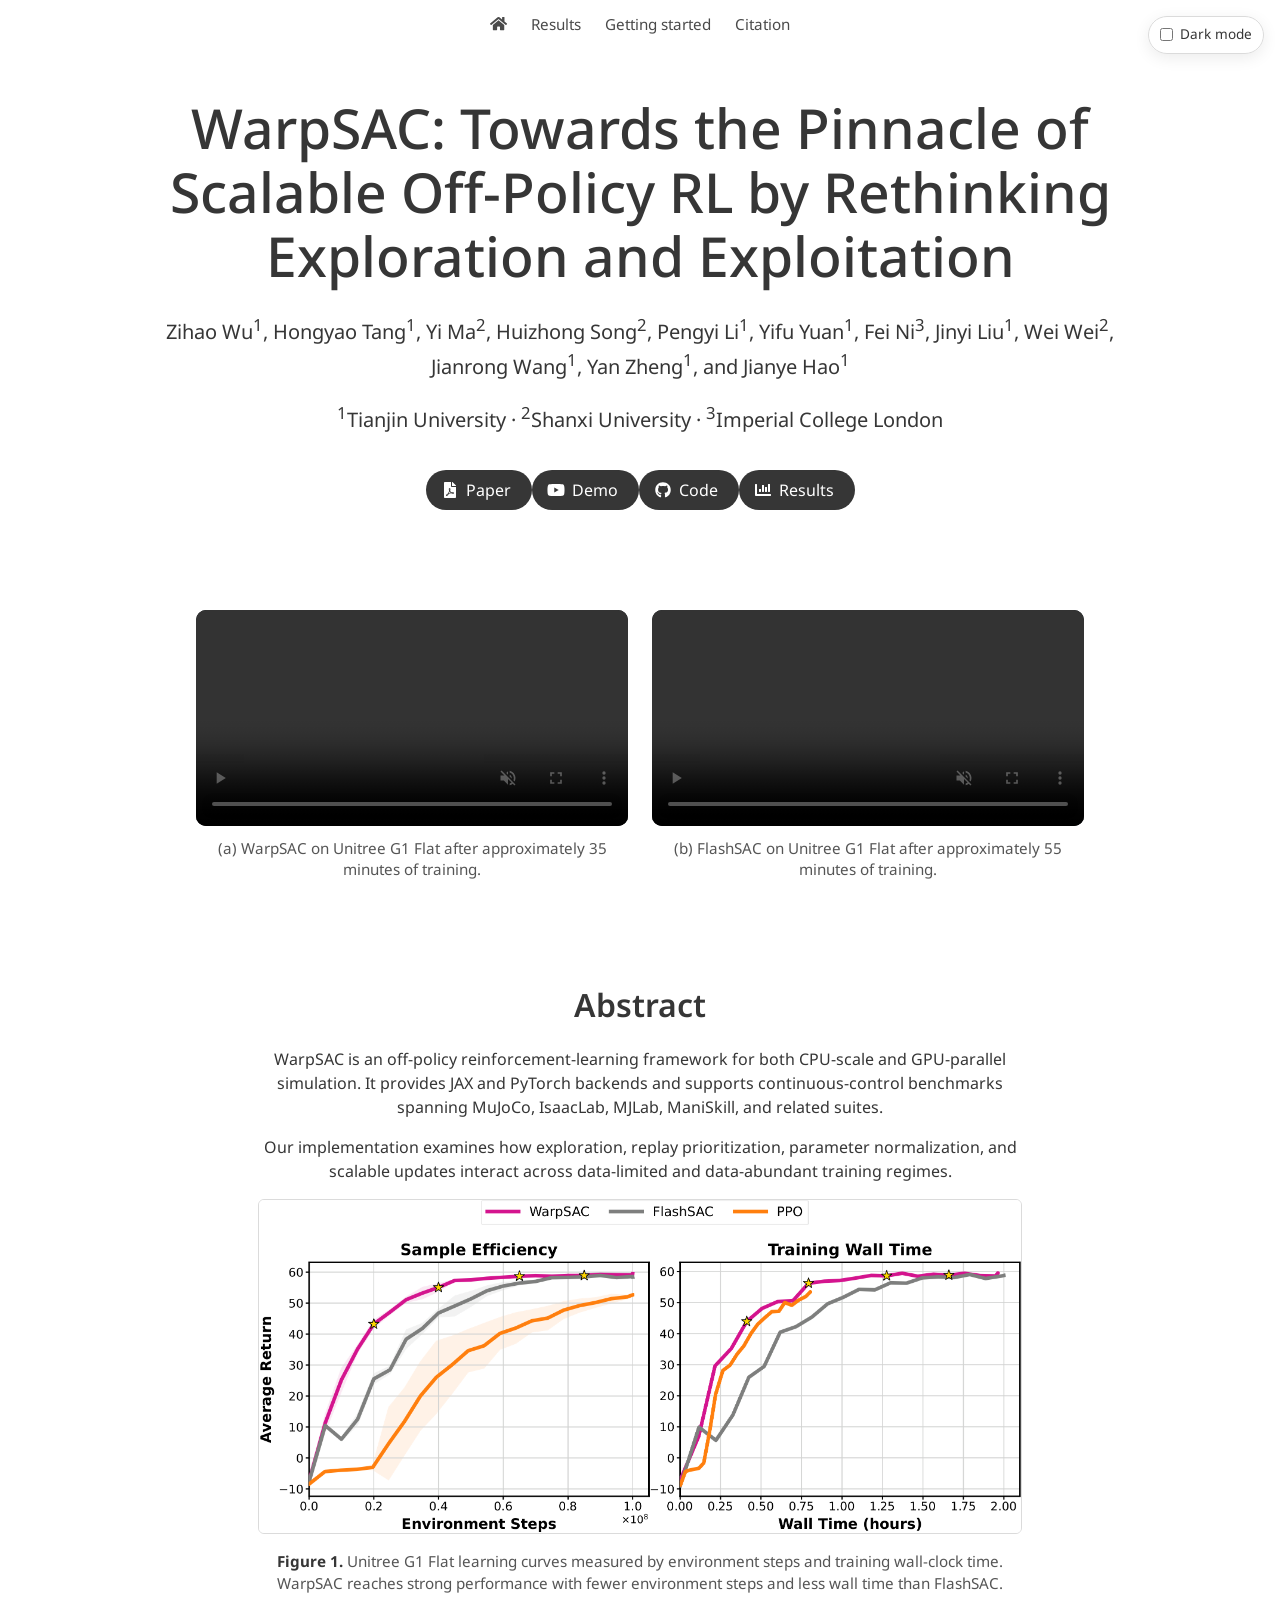
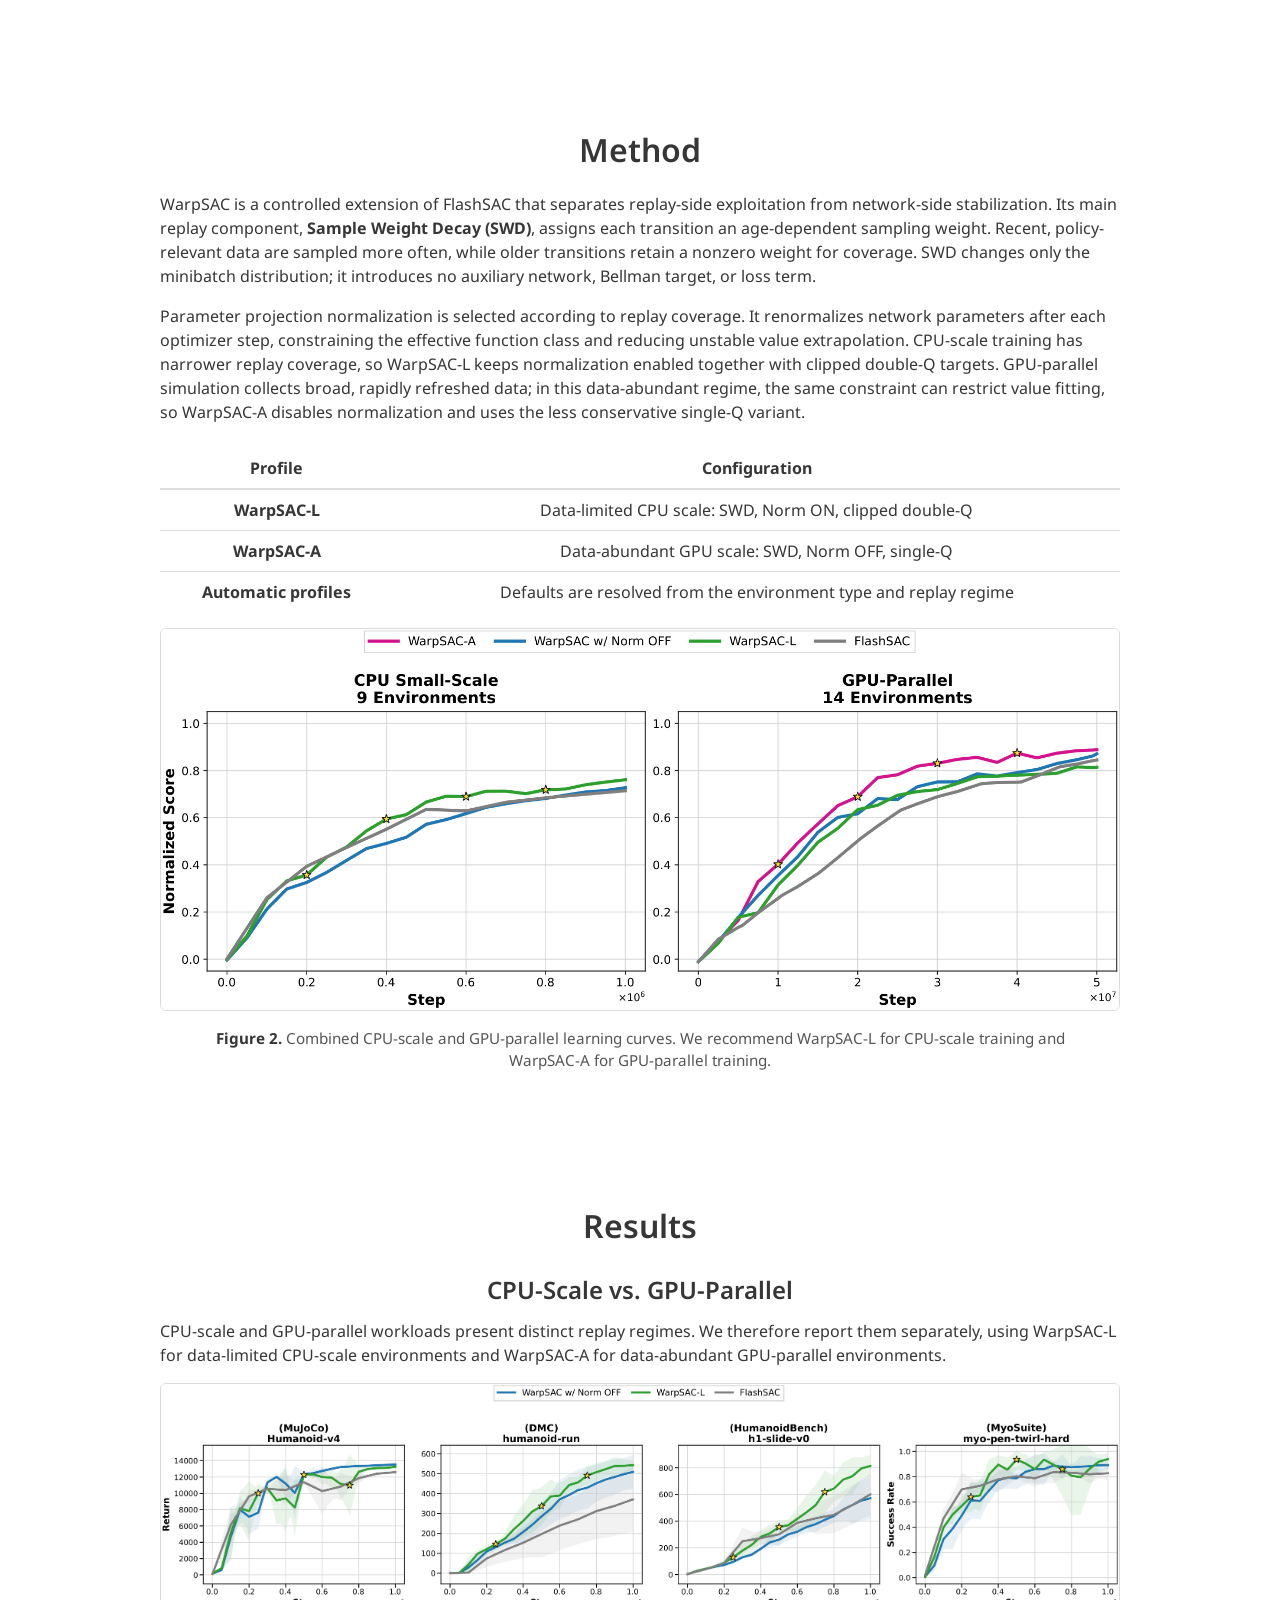
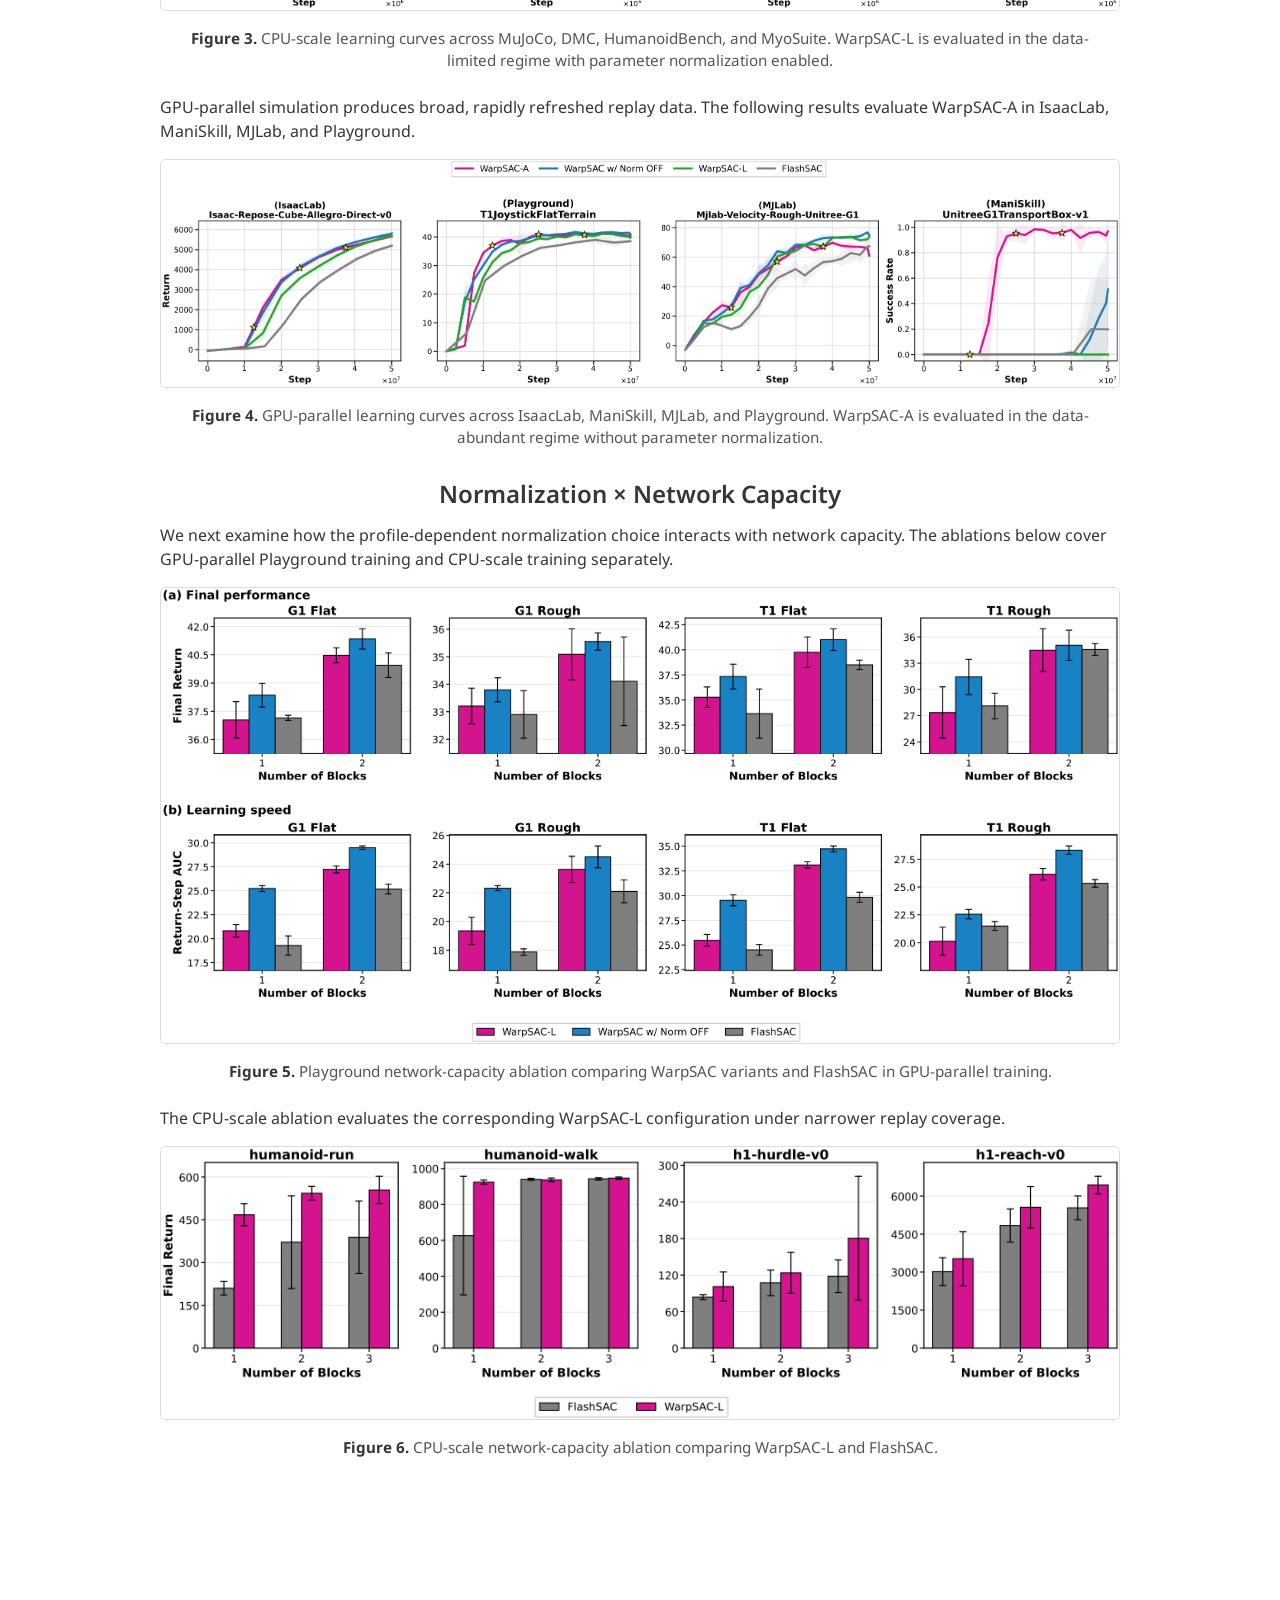
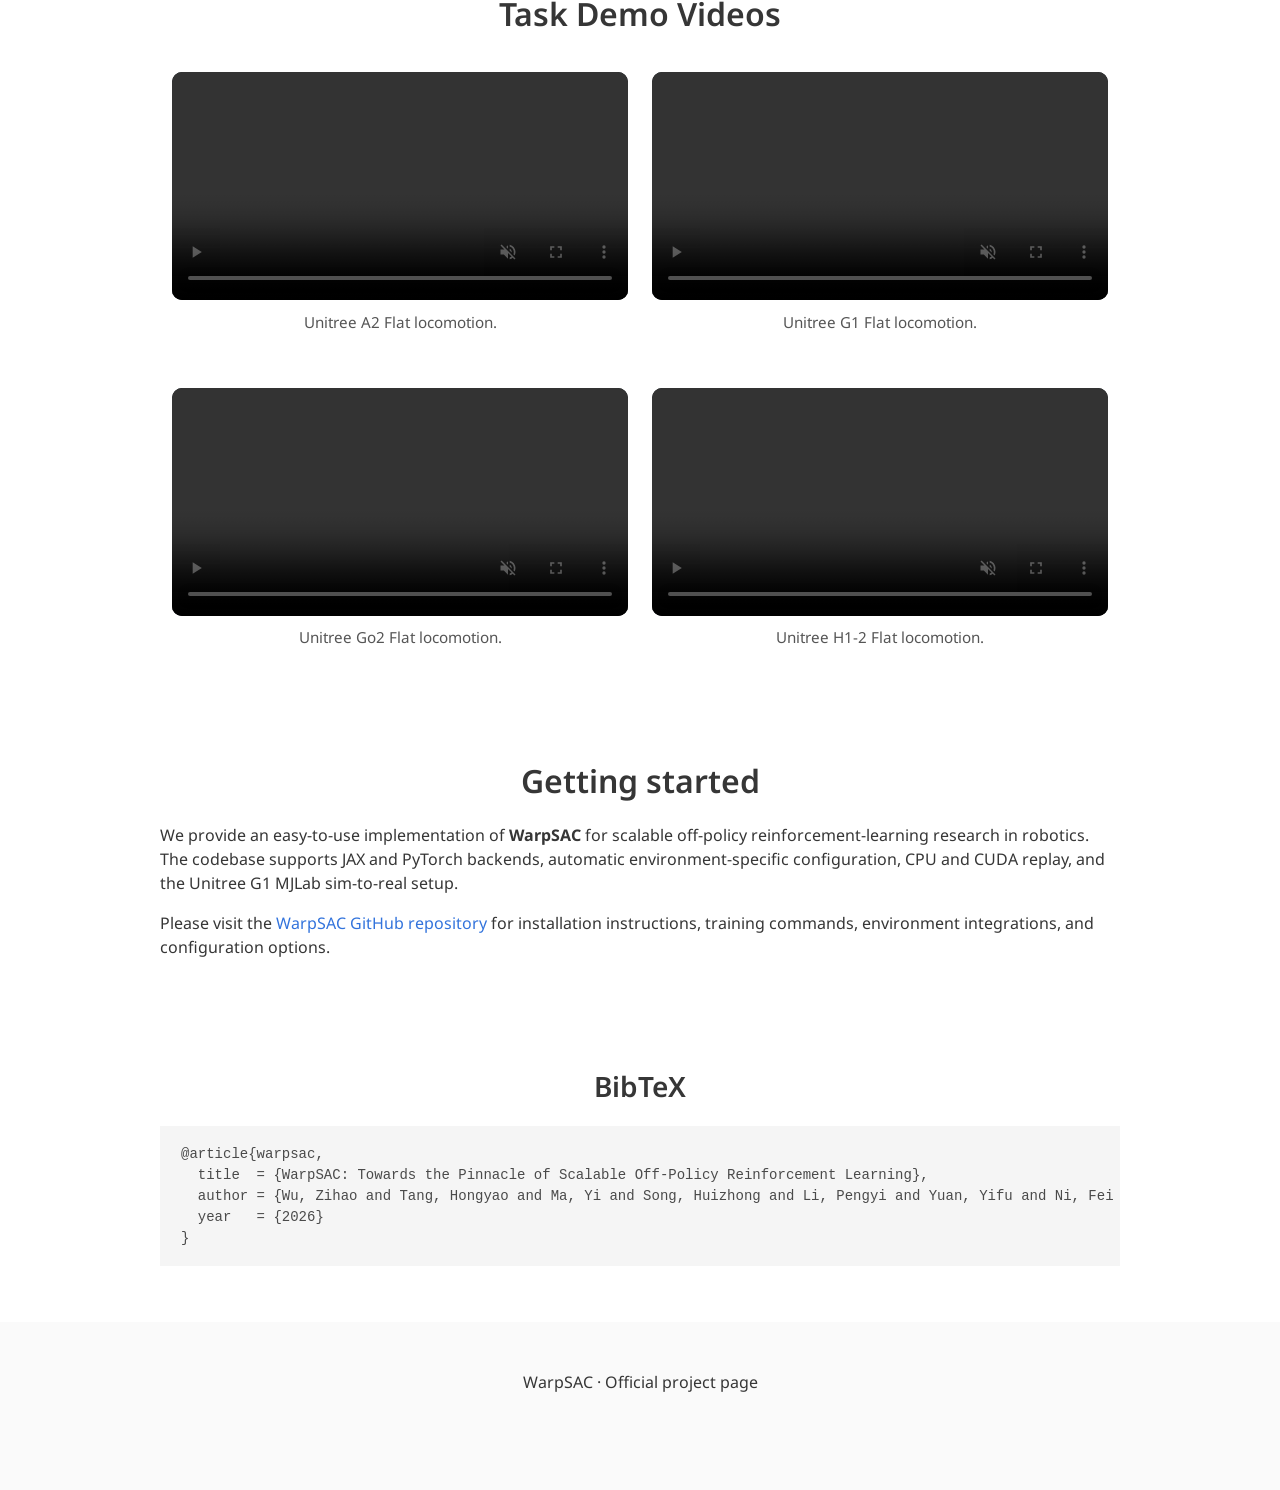
==== index.html @ fe30f8cf "add page" ====
<!doctype html>
<html lang="en">
<head>
  <meta charset="utf-8">
  <meta name="viewport" content="width=device-width, initial-scale=1">
  <meta name="description" content="WarpSAC: Towards the Pinnacle of Scalable Off-Policy RL by Rethinking Exploration and Exploitation">
  <title>WarpSAC | Research Project</title>

  <link href="https://fonts.googleapis.com/css?family=Google+Sans|Noto+Sans|Castoro" rel="stylesheet">
  <link rel="stylesheet" href="./static/css/bulma.min.css">
  <link rel="stylesheet" href="./static/css/bulma-carousel.min.css">
  <link rel="stylesheet" href="./static/css/fontawesome.all.min.css">
  <link rel="stylesheet" href="./static/css/index.css">
  <link rel="stylesheet" href="./static/css/warpsac.css">

  <script defer src="./static/js/fontawesome.all.min.js"></script>
  <script src="./static/js/bulma-carousel.min.js"></script>
</head>
<body>
<nav class="navbar project-navbar" role="navigation" aria-label="Project navigation"><div class="navbar-menu is-active"><div class="navbar-start"><a class="navbar-item" href="./"><i class="fas fa-home" aria-hidden="true"></i></a><a class="navbar-item" href="#results">Results</a><a class="navbar-item" href="#getting-started">Getting started</a><a class="navbar-item" href="#citation">Citation</a></div></div></nav>
<section class="hero">
  <div class="hero-body">
    <div class="container is-max-desktop">
      <div class="columns is-centered">
        <div class="column has-text-centered">
<div class="dark-mode-control"><label><input type="checkbox" data-dark-mode> Dark mode</label></div>
<h1 class="title is-1 publication-title">WarpSAC: Towards the Pinnacle of Scalable Off-Policy RL by Rethinking Exploration and Exploitation</h1>
<div class="is-size-5 publication-authors">
<p>Zihao Wu<sup>1</sup>, Hongyao Tang<sup>1</sup>, Yi Ma<sup>2</sup>, Huizhong Song<sup>2</sup>, Pengyi Li<sup>1</sup>, Yifu Yuan<sup>1</sup>, Fei Ni<sup>3</sup>, Jinyi Liu<sup>1</sup>, Wei Wei<sup>2</sup>, Jianrong Wang<sup>1</sup>, Yan Zheng<sup>1</sup>, and Jianye Hao<sup>1</sup></p>

</div>
<div class="is-size-5 publication-authors">
<p><sup>1</sup>Tianjin University · <sup>2</sup>Shanxi University · <sup>3</sup>Imperial College London</p>

</div>
<div class="column has-text-centered"><div class="publication-links"><span class="link-block"><a href="assets/warpsac-paper.pdf" class="button is-normal is-rounded is-dark"><span class="icon"><i class="fas fa-file-pdf"></i></span><span>Paper</span></a></span><span class="link-block"><a href="#demo" class="button is-normal is-rounded is-dark"><span class="icon"><i class="fab fa-youtube"></i></span><span>Demo</span></a></span><span class="link-block"><a href="https://github.com/wzhhasadream/warprl" class="external-link button is-normal is-rounded is-dark" target="_blank" rel="noopener noreferrer"><span class="icon"><i class="fab fa-github"></i></span><span>Code</span></a></span><span class="link-block"><a href="#results" class="button is-normal is-rounded is-dark"><span class="icon"><i class="fas fa-chart-bar"></i></span><span>Results</span></a></span></div></div>
        </div>
      </div>
    </div>
  </div>
</section>

<section class="hero teaser" id="demo">
  <div class="container is-max-desktop">
    <div class="hero-body">
<div class="columns is-centered is-multiline media-row">
<div class="column media-column"><video class="markdown-video" controls muted loop playsinline preload="metadata" src="assets/mp4/warpsac.mp4?v=bc32379bfa11"><a href="assets/mp4/warpsac.mp4?v=bc32379bfa11">Open the video.</a></video>
<p class="media-caption">(a) WarpSAC on Unitree G1 Flat after approximately 35 minutes of training.</p>
</div>
<div class="column media-column"><video class="markdown-video" controls muted loop playsinline preload="metadata" src="assets/mp4/flashsac.mp4?v=a2daa2795f98"><a href="assets/mp4/flashsac.mp4?v=a2daa2795f98">Open the video.</a></video>
<p class="media-caption">(b) FlashSAC on Unitree G1 Flat after approximately 55 minutes of training.</p>
</div>
</div>
    </div>
  </div>
</section>

<section class="section" id="abstract">
  <div class="container is-max-desktop">
    <div class="columns is-centered has-text-centered">
      <div class="column is-four-fifths">
        <h2 class="title is-3">Abstract</h2>
        <div class="content has-text-justified">
<p>WarpSAC is an off-policy reinforcement-learning framework for both CPU-scale and GPU-parallel simulation. It provides JAX and PyTorch backends and supports continuous-control benchmarks spanning MuJoCo, IsaacLab, MJLab, ManiSkill, and related suites.</p>
<p>Our implementation examines how exploration, replay prioritization, parameter normalization, and scalable updates interact across data-limited and data-abundant training regimes.</p>
<p><img src="assets/png/unitree_g1_flat_learning_curves.png" alt="Unitree G1 Flat sample-efficiency and wall-clock learning curves" /></p>
<div class="figure-caption content has-text-centered">
<p><strong>Figure 1.</strong> Unitree G1 Flat learning curves measured by environment steps and training wall-clock time. WarpSAC reaches strong performance with fewer environment steps and less wall time than FlashSAC.</p>

</div>
        </div>
      </div>
    </div>
  </div>
</section>

<section class="section" id="method">
  <div class="container is-max-desktop">
    <div class="columns is-centered">
      <div class="column is-full-width">
        <div class="content">
<h2 class="title is-3">Method</h2>
<p>WarpSAC is a controlled extension of FlashSAC that separates replay-side exploitation from network-side stabilization. Its main replay component, <strong>Sample Weight Decay (SWD)</strong>, assigns each transition an age-dependent sampling weight. Recent, policy-relevant data are sampled more often, while older transitions retain a nonzero weight for coverage. SWD changes only the minibatch distribution; it introduces no auxiliary network, Bellman target, or loss term.</p>
<p>Parameter projection normalization is selected according to replay coverage. It renormalizes network parameters after each optimizer step, constraining the effective function class and reducing unstable value extrapolation. CPU-scale training has narrower replay coverage, so WarpSAC-L keeps normalization enabled together with clipped double-Q targets. GPU-parallel simulation collects broad, rapidly refreshed data; in this data-abundant regime, the same constraint can restrict value fitting, so WarpSAC-A disables normalization and uses the less conservative single-Q variant.</p>
<table>
<thead>
<tr>
<th>Profile</th>
<th>Configuration</th>
</tr>
</thead>
<tbody>
<tr>
<td><strong>WarpSAC-L</strong></td>
<td>Data-limited CPU scale: SWD, Norm ON, clipped double-Q</td>
</tr>
<tr>
<td><strong>WarpSAC-A</strong></td>
<td>Data-abundant GPU scale: SWD, Norm OFF, single-Q</td>
</tr>
<tr>
<td><strong>Automatic profiles</strong></td>
<td>Defaults are resolved from the environment type and replay regime</td>
</tr>
</tbody>
</table>
<p><img src="assets/png/combined_normalized_cpu_gpu_envstep_curves.png" alt="Combined CPU-scale and GPU-parallel learning curves" /></p>
<div class="figure-caption content has-text-centered">
<p><strong>Figure 2.</strong> Combined CPU-scale and GPU-parallel learning curves. We recommend WarpSAC-L for CPU-scale training and WarpSAC-A for GPU-parallel training.</p>

</div>
        </div>
      </div>
    </div>
  </div>
</section>

<section class="section" id="results">
  <div class="container is-max-desktop">
    <div class="columns is-centered">
      <div class="column is-full-width">
        <div class="content">
<h2 class="title is-3">Results</h2>
<h3 class="title is-4">CPU-Scale vs. GPU-Parallel</h3>
<p>CPU-scale and GPU-parallel workloads present distinct replay regimes. We therefore report them separately, using WarpSAC-L for data-limited CPU-scale environments and WarpSAC-A for data-abundant GPU-parallel environments.</p>
<p><img src="assets/png/cpu_norm_on_four_panel_curves.png" alt="CPU-scale learning curves in four data-limited environments" /></p>
<div class="figure-caption content has-text-centered">
<p><strong>Figure 3.</strong> CPU-scale learning curves across MuJoCo, DMC, HumanoidBench, and MyoSuite. WarpSAC-L is evaluated in the data-limited regime with parameter normalization enabled.</p>

</div>
<p>GPU-parallel simulation produces broad, rapidly refreshed replay data. The following results evaluate WarpSAC-A in IsaacLab, ManiSkill, MJLab, and Playground.</p>
<p><img src="assets/png/gpu_single_q_four_panel_curves.png" alt="GPU-parallel learning curves in four data-abundant environments" /></p>
<div class="figure-caption content has-text-centered">
<p><strong>Figure 4.</strong> GPU-parallel learning curves across IsaacLab, ManiSkill, MJLab, and Playground. WarpSAC-A is evaluated in the data-abundant regime without parameter normalization.</p>

</div>
<h3 class="title is-4">Normalization × Network Capacity</h3>
<p>We next examine how the profile-dependent normalization choice interacts with network capacity. The ablations below cover GPU-parallel Playground training and CPU-scale training separately.</p>
<p><img src="assets/png/bar_playground_scale_ablation_combined.png" alt="Network-capacity ablation in GPU-parallel training" /></p>
<div class="figure-caption content has-text-centered">
<p><strong>Figure 5.</strong> Playground network-capacity ablation comparing WarpSAC variants and FlashSAC in GPU-parallel training.</p>

</div>
<p>The CPU-scale ablation evaluates the corresponding WarpSAC-L configuration under narrower replay coverage.</p>
<p><img src="assets/png/cpu_scale_ablation_bars.png" alt="Network-capacity ablation in CPU-scale training" /></p>
<div class="figure-caption content has-text-centered">
<p><strong>Figure 6.</strong> CPU-scale network-capacity ablation comparing WarpSAC-L and FlashSAC.</p>

</div>
        </div>
      </div>
    </div>
  </div>
</section>

<section class="section" id="task-demo-videos">
  <div class="container is-max-desktop">
    <div class="columns is-centered">
      <div class="column is-full-width">
        <div class="content">
<h2 class="title is-3">Task Demo Videos</h2>
<div class="columns is-centered is-multiline media-row">
<div class="column media-column"><video class="markdown-video" controls muted loop playsinline preload="metadata" src="assets/mp4/Unitree-A2-Flat.mp4?v=a4474ac20cdb"><a href="assets/mp4/Unitree-A2-Flat.mp4?v=a4474ac20cdb">Open the video.</a></video>
<p class="media-caption">Unitree A2 Flat locomotion.</p>
</div>
<div class="column media-column"><video class="markdown-video" controls muted loop playsinline preload="metadata" src="assets/mp4/Unitree-G1-Flat.mp4?v=f5da17f455a4"><a href="assets/mp4/Unitree-G1-Flat.mp4?v=f5da17f455a4">Open the video.</a></video>
<p class="media-caption">Unitree G1 Flat locomotion.</p>
</div>
</div>
<div class="columns is-centered is-multiline media-row">
<div class="column media-column"><video class="markdown-video" controls muted loop playsinline preload="metadata" src="assets/mp4/Unitree-Go2-Flat.mp4?v=6110b2fde5e9"><a href="assets/mp4/Unitree-Go2-Flat.mp4?v=6110b2fde5e9">Open the video.</a></video>
<p class="media-caption">Unitree Go2 Flat locomotion.</p>
</div>
<div class="column media-column"><video class="markdown-video" controls muted loop playsinline preload="metadata" src="assets/mp4/Unitree-H1_2-Flat.mp4?v=8e071e7e4224"><a href="assets/mp4/Unitree-H1_2-Flat.mp4?v=8e071e7e4224">Open the video.</a></video>
<p class="media-caption">Unitree H1-2 Flat locomotion.</p>
</div>
</div>
        </div>
      </div>
    </div>
  </div>
</section>

<section class="section" id="getting-started">
  <div class="container is-max-desktop">
    <div class="columns is-centered">
      <div class="column is-full-width">
        <div class="content">
<h2 class="title is-3">Getting started</h2>
<p>We provide an easy-to-use implementation of <strong>WarpSAC</strong> for scalable off-policy reinforcement-learning research in robotics. The codebase supports JAX and PyTorch backends, automatic environment-specific configuration, CPU and CUDA replay, and the Unitree G1 MJLab sim-to-real setup.</p>
<p>Please visit the <a href="https://github.com/wzhhasadream/warprl">WarpSAC GitHub repository</a> for installation instructions, training commands, environment integrations, and configuration options.</p>
        </div>
      </div>
    </div>
  </div>
</section>

<section class="section" id="citation">
  <div class="container is-max-desktop content">
    <h2 class="title">BibTeX</h2>
<pre><code class="language-bibtex">@article{warpsac,
  title  = {WarpSAC: Towards the Pinnacle of Scalable Off-Policy Reinforcement Learning},
  author = {Wu, Zihao and Tang, Hongyao and Ma, Yi and Song, Huizhong and Li, Pengyi and Yuan, Yifu and Ni, Fei and Liu, Jinyi and Wei, Wei and Wang, Jianrong and Zheng, Yan and Hao, Jianye},
  year   = {2026}
}
</code></pre>
  </div>
</section>

<footer class="footer">
  <div class="container">
    <div class="content has-text-centered">
      <p>WarpSAC · Official project page</p>
    </div>
  </div>
</footer>

<script>
  const darkModeToggle = document.querySelector('[data-dark-mode]');
  if (darkModeToggle) {
    const themeKey = 'warpsac-theme-v2';
    const savedTheme = localStorage.getItem(themeKey);
    darkModeToggle.checked = savedTheme === 'dark';
    document.body.classList.toggle('dark-mode', darkModeToggle.checked);
    darkModeToggle.addEventListener('change', () => {
      document.body.classList.toggle('dark-mode', darkModeToggle.checked);
      localStorage.setItem(themeKey, darkModeToggle.checked ? 'dark' : 'light');
    });
  }

  document.addEventListener('DOMContentLoaded', () => {
    if (typeof bulmaCarousel !== 'undefined') {
      bulmaCarousel.attach('.carousel', {
        slidesToScroll: 1,
        slidesToShow: 1,
        loop: true,
        infinite: true,
        autoplay: false,
      });
    }
  });
</script>
</body>
</html>
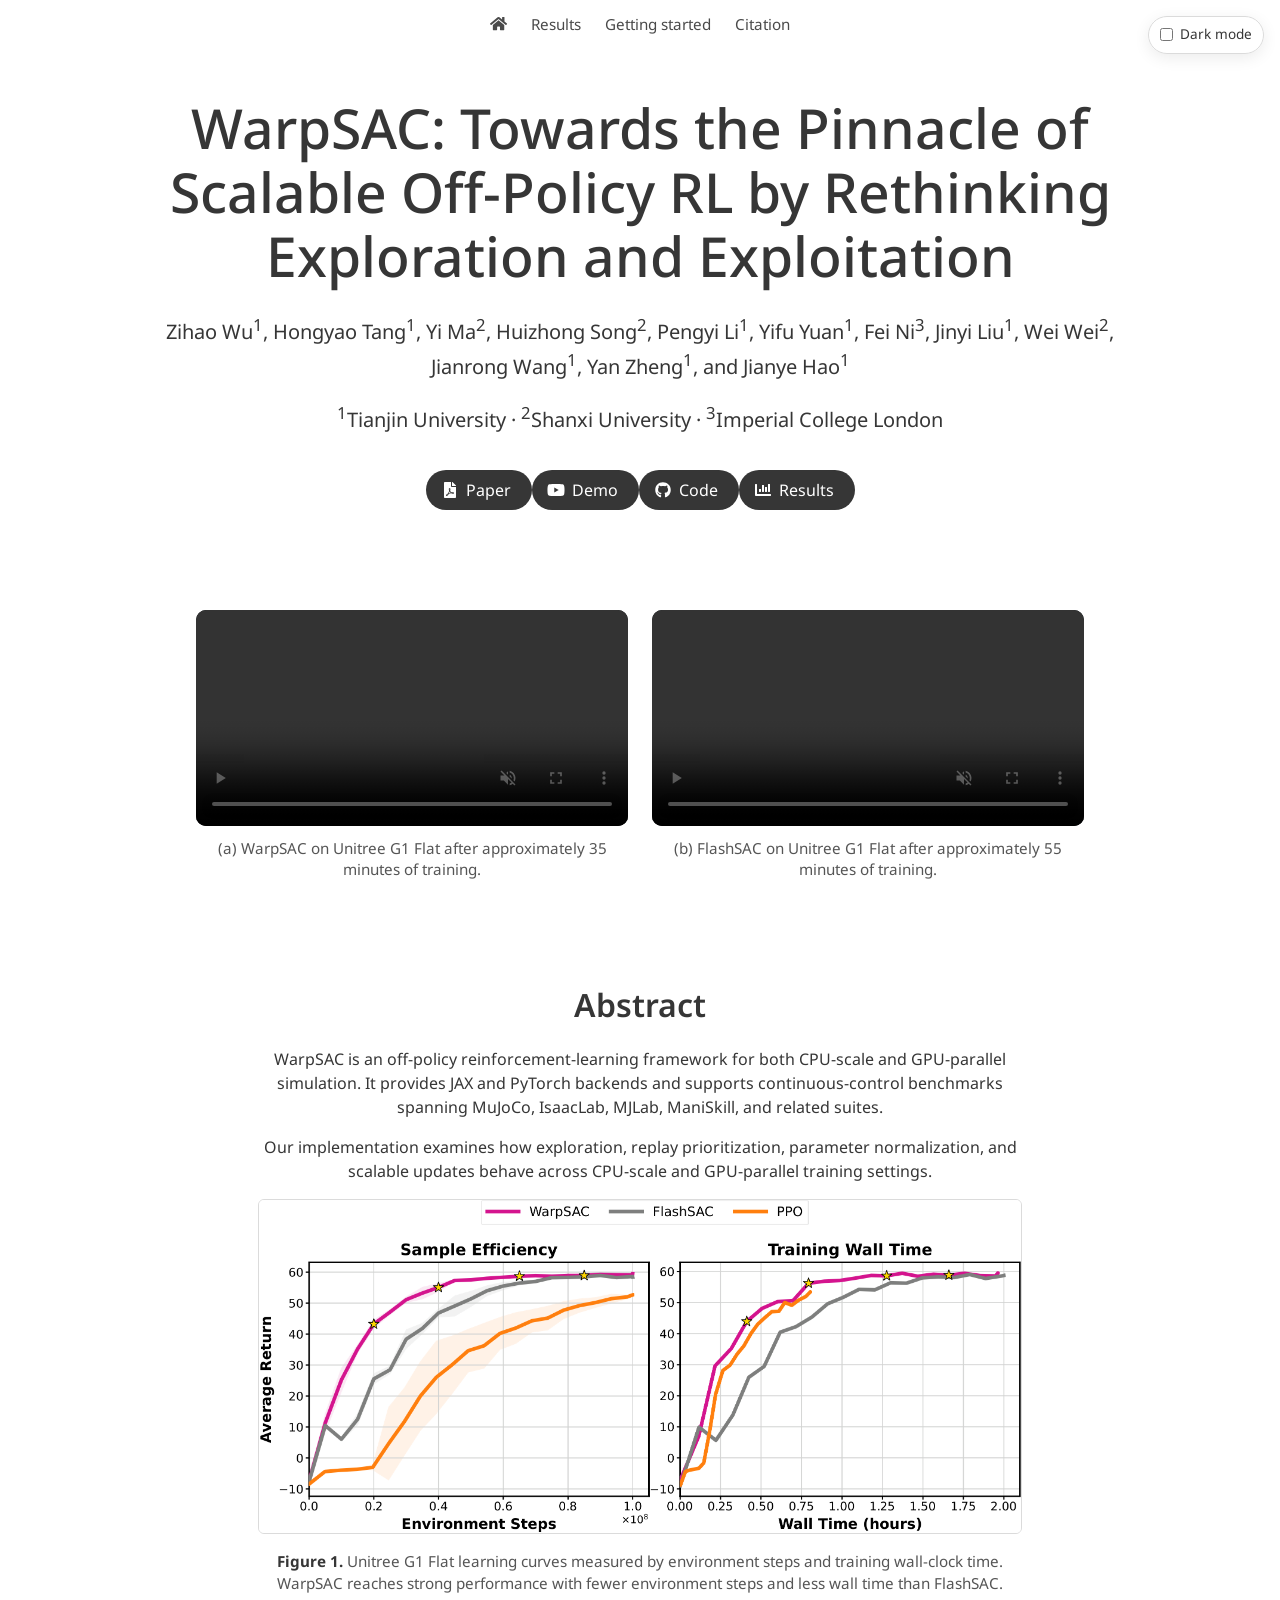
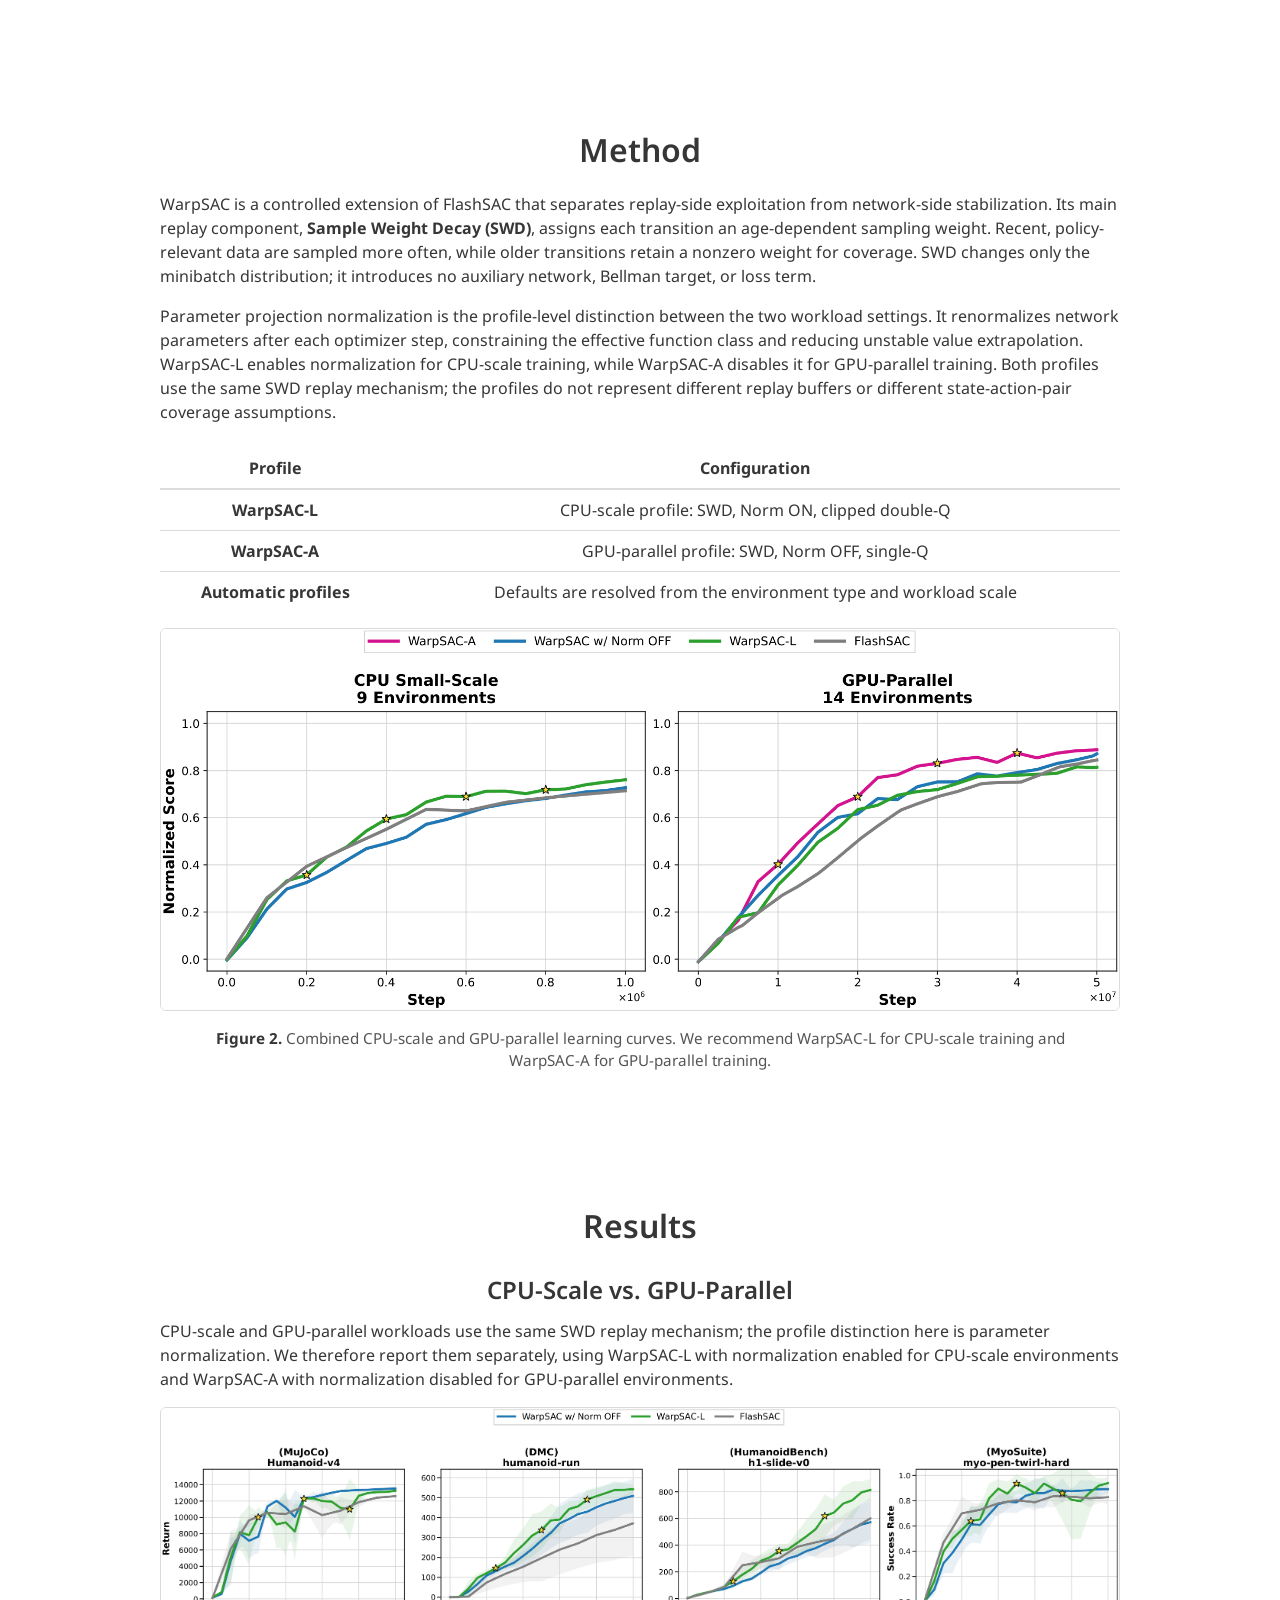
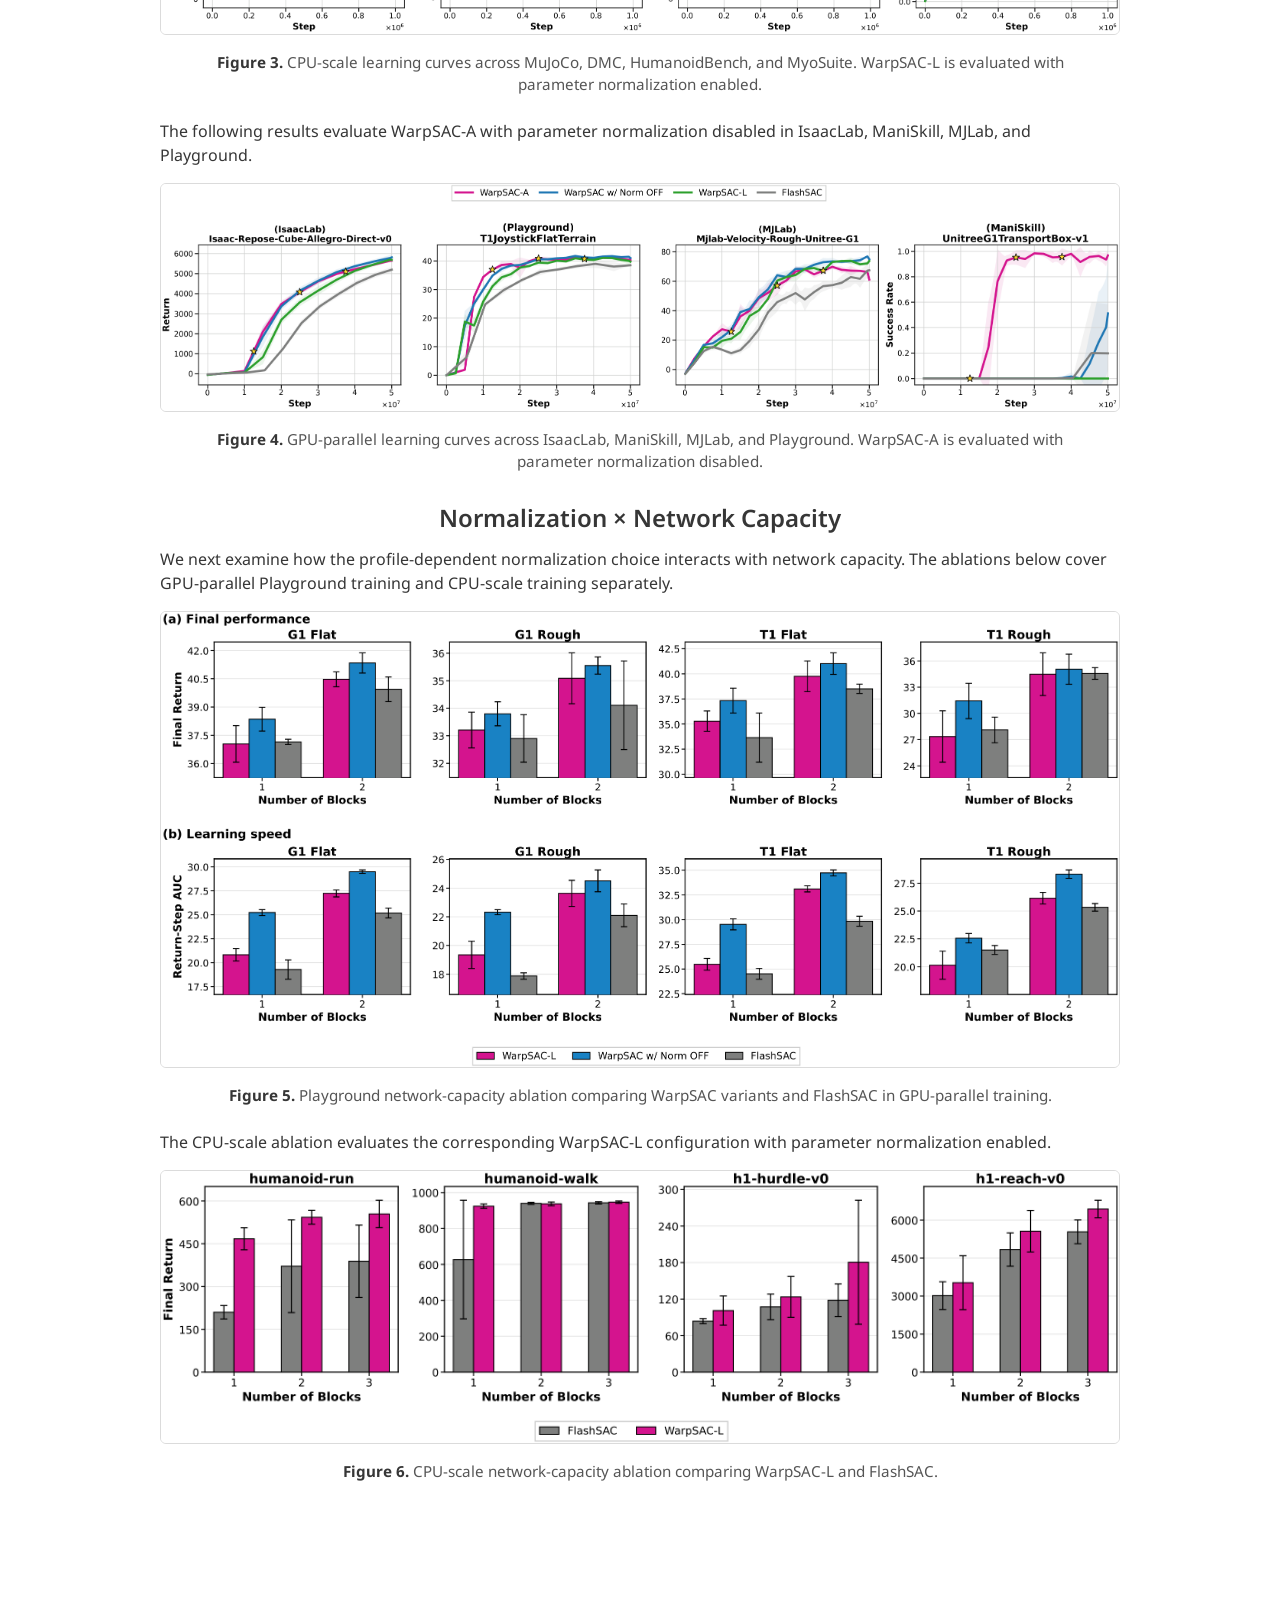
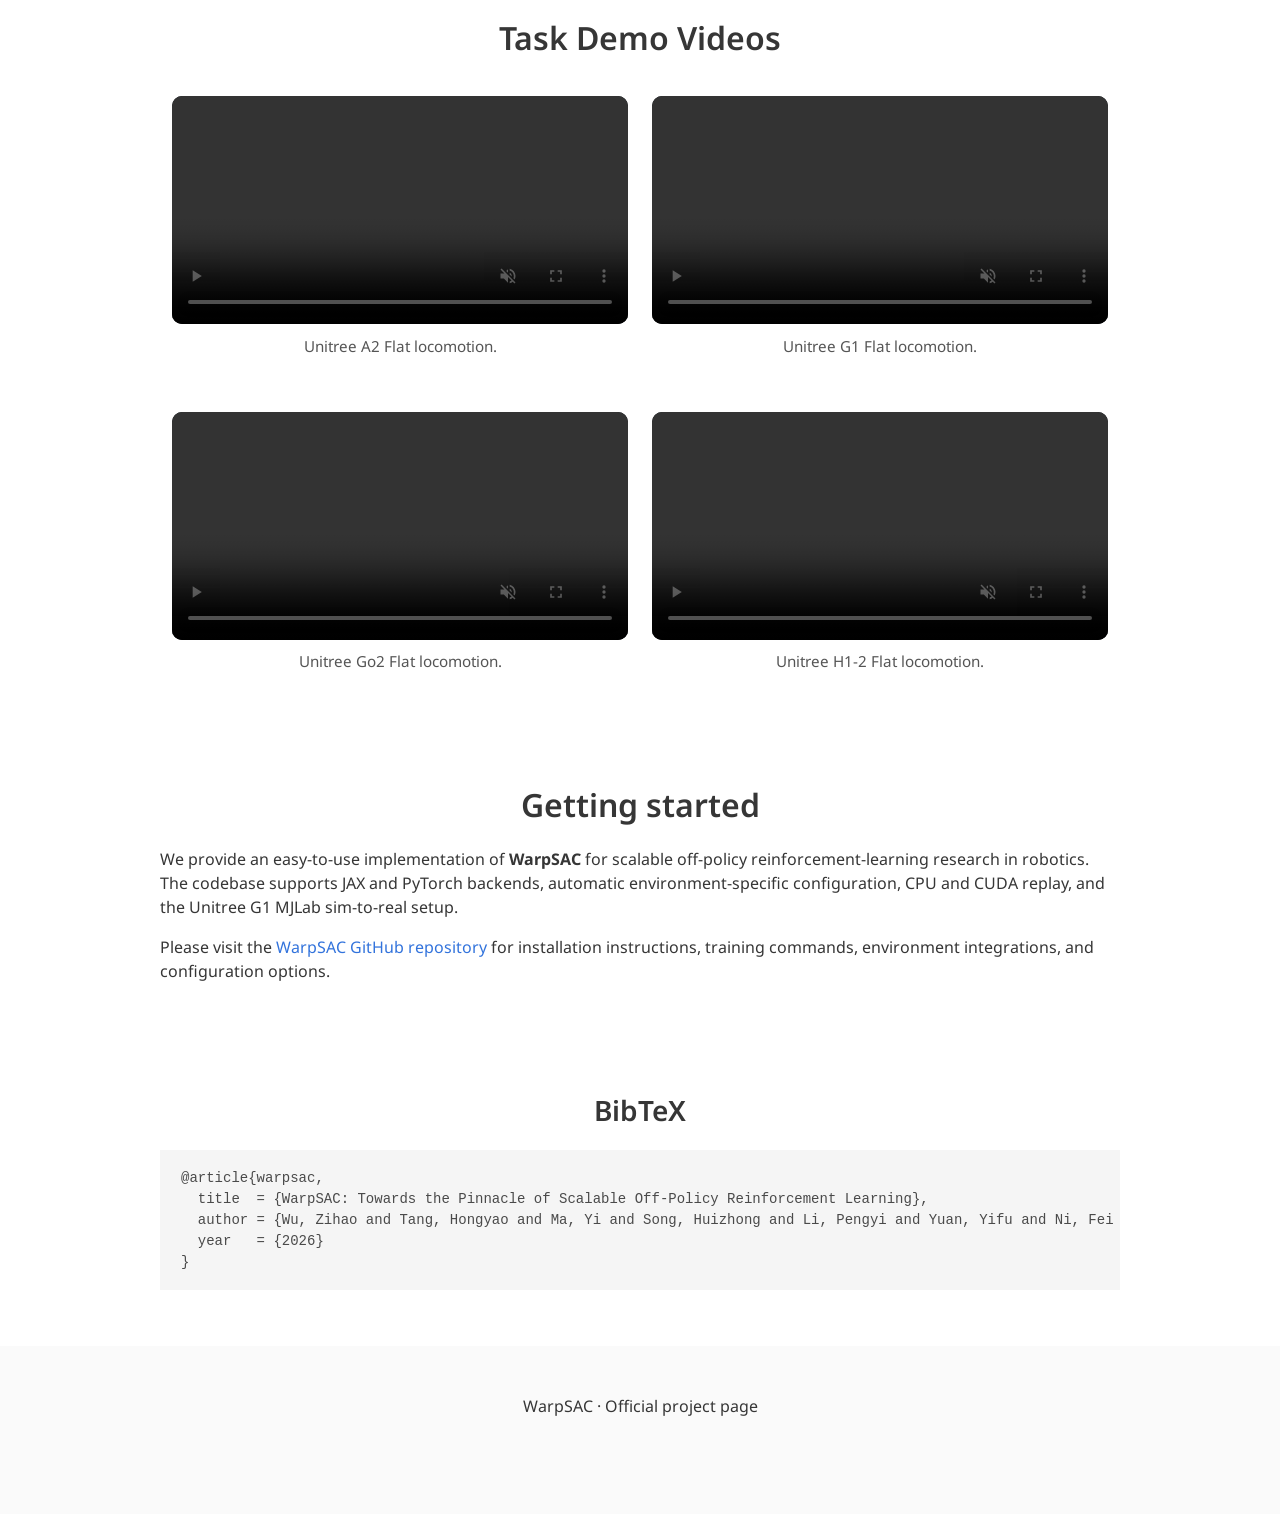
==== commit dfca7969: "add page" ====
--- a/index.html
+++ b/index.html
@@ -62,7 +62,7 @@
         <h2 class="title is-3">Abstract</h2>
         <div class="content has-text-justified">
 <p>WarpSAC is an off-policy reinforcement-learning framework for both CPU-scale and GPU-parallel simulation. It provides JAX and PyTorch backends and supports continuous-control benchmarks spanning MuJoCo, IsaacLab, MJLab, ManiSkill, and related suites.</p>
-<p>Our implementation examines how exploration, replay prioritization, parameter normalization, and scalable updates interact across data-limited and data-abundant training regimes.</p>
+<p>Our implementation examines how exploration, replay prioritization, parameter normalization, and scalable updates behave across CPU-scale and GPU-parallel training settings.</p>
 <p><img src="assets/png/unitree_g1_flat_learning_curves.png" alt="Unitree G1 Flat sample-efficiency and wall-clock learning curves" /></p>
 <div class="figure-caption content has-text-centered">
 <p><strong>Figure 1.</strong> Unitree G1 Flat learning curves measured by environment steps and training wall-clock time. WarpSAC reaches strong performance with fewer environment steps and less wall time than FlashSAC.</p>
@@ -81,7 +81,7 @@
         <div class="content">
 <h2 class="title is-3">Method</h2>
 <p>WarpSAC is a controlled extension of FlashSAC that separates replay-side exploitation from network-side stabilization. Its main replay component, <strong>Sample Weight Decay (SWD)</strong>, assigns each transition an age-dependent sampling weight. Recent, policy-relevant data are sampled more often, while older transitions retain a nonzero weight for coverage. SWD changes only the minibatch distribution; it introduces no auxiliary network, Bellman target, or loss term.</p>
-<p>Parameter projection normalization is selected according to replay coverage. It renormalizes network parameters after each optimizer step, constraining the effective function class and reducing unstable value extrapolation. CPU-scale training has narrower replay coverage, so WarpSAC-L keeps normalization enabled together with clipped double-Q targets. GPU-parallel simulation collects broad, rapidly refreshed data; in this data-abundant regime, the same constraint can restrict value fitting, so WarpSAC-A disables normalization and uses the less conservative single-Q variant.</p>
+<p>Parameter projection normalization is the profile-level distinction between the two workload settings. It renormalizes network parameters after each optimizer step, constraining the effective function class and reducing unstable value extrapolation. WarpSAC-L enables normalization for CPU-scale training, while WarpSAC-A disables it for GPU-parallel training. Both profiles use the same SWD replay mechanism; the profiles do not represent different replay buffers or different state-action-pair coverage assumptions.</p>
 <table>
 <thead>
 <tr>
@@ -92,15 +92,15 @@
 <tbody>
 <tr>
 <td><strong>WarpSAC-L</strong></td>
-<td>Data-limited CPU scale: SWD, Norm ON, clipped double-Q</td>
+<td>CPU-scale profile: SWD, Norm ON, clipped double-Q</td>
 </tr>
 <tr>
 <td><strong>WarpSAC-A</strong></td>
-<td>Data-abundant GPU scale: SWD, Norm OFF, single-Q</td>
+<td>GPU-parallel profile: SWD, Norm OFF, single-Q</td>
 </tr>
 <tr>
 <td><strong>Automatic profiles</strong></td>
-<td>Defaults are resolved from the environment type and replay regime</td>
+<td>Defaults are resolved from the environment type and workload scale</td>
 </tr>
 </tbody>
 </table>
@@ -122,16 +122,16 @@
         <div class="content">
 <h2 class="title is-3">Results</h2>
 <h3 class="title is-4">CPU-Scale vs. GPU-Parallel</h3>
-<p>CPU-scale and GPU-parallel workloads present distinct replay regimes. We therefore report them separately, using WarpSAC-L for data-limited CPU-scale environments and WarpSAC-A for data-abundant GPU-parallel environments.</p>
+<p>CPU-scale and GPU-parallel workloads use the same SWD replay mechanism; the profile distinction here is parameter normalization. We therefore report them separately, using WarpSAC-L with normalization enabled for CPU-scale environments and WarpSAC-A with normalization disabled for GPU-parallel environments.</p>
 <p><img src="assets/png/cpu_norm_on_four_panel_curves.png" alt="CPU-scale learning curves in four data-limited environments" /></p>
 <div class="figure-caption content has-text-centered">
-<p><strong>Figure 3.</strong> CPU-scale learning curves across MuJoCo, DMC, HumanoidBench, and MyoSuite. WarpSAC-L is evaluated in the data-limited regime with parameter normalization enabled.</p>
-
-</div>
-<p>GPU-parallel simulation produces broad, rapidly refreshed replay data. The following results evaluate WarpSAC-A in IsaacLab, ManiSkill, MJLab, and Playground.</p>
+<p><strong>Figure 3.</strong> CPU-scale learning curves across MuJoCo, DMC, HumanoidBench, and MyoSuite. WarpSAC-L is evaluated with parameter normalization enabled.</p>
+
+</div>
+<p>The following results evaluate WarpSAC-A with parameter normalization disabled in IsaacLab, ManiSkill, MJLab, and Playground.</p>
 <p><img src="assets/png/gpu_single_q_four_panel_curves.png" alt="GPU-parallel learning curves in four data-abundant environments" /></p>
 <div class="figure-caption content has-text-centered">
-<p><strong>Figure 4.</strong> GPU-parallel learning curves across IsaacLab, ManiSkill, MJLab, and Playground. WarpSAC-A is evaluated in the data-abundant regime without parameter normalization.</p>
+<p><strong>Figure 4.</strong> GPU-parallel learning curves across IsaacLab, ManiSkill, MJLab, and Playground. WarpSAC-A is evaluated with parameter normalization disabled.</p>
 
 </div>
 <h3 class="title is-4">Normalization × Network Capacity</h3>
@@ -141,7 +141,7 @@
 <p><strong>Figure 5.</strong> Playground network-capacity ablation comparing WarpSAC variants and FlashSAC in GPU-parallel training.</p>
 
 </div>
-<p>The CPU-scale ablation evaluates the corresponding WarpSAC-L configuration under narrower replay coverage.</p>
+<p>The CPU-scale ablation evaluates the corresponding WarpSAC-L configuration with parameter normalization enabled.</p>
 <p><img src="assets/png/cpu_scale_ablation_bars.png" alt="Network-capacity ablation in CPU-scale training" /></p>
 <div class="figure-caption content has-text-centered">
 <p><strong>Figure 6.</strong> CPU-scale network-capacity ablation comparing WarpSAC-L and FlashSAC.</p>
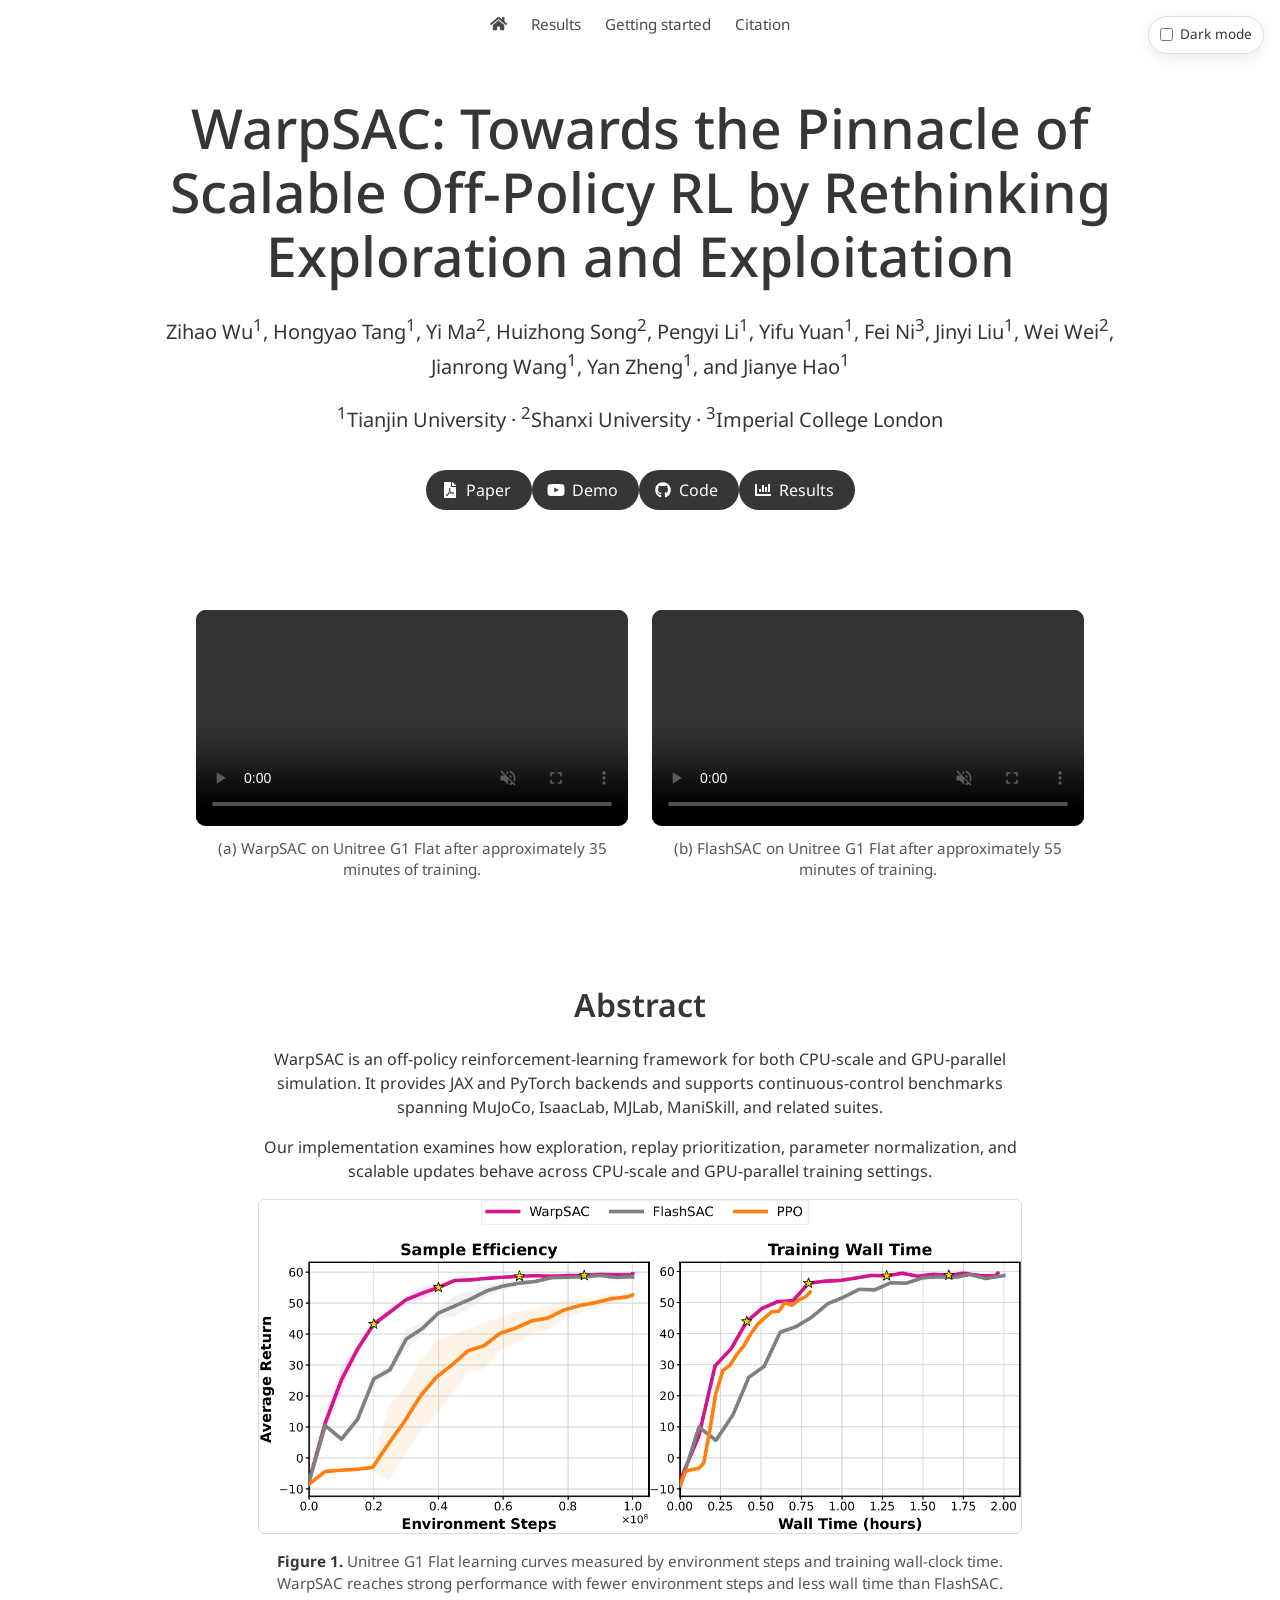
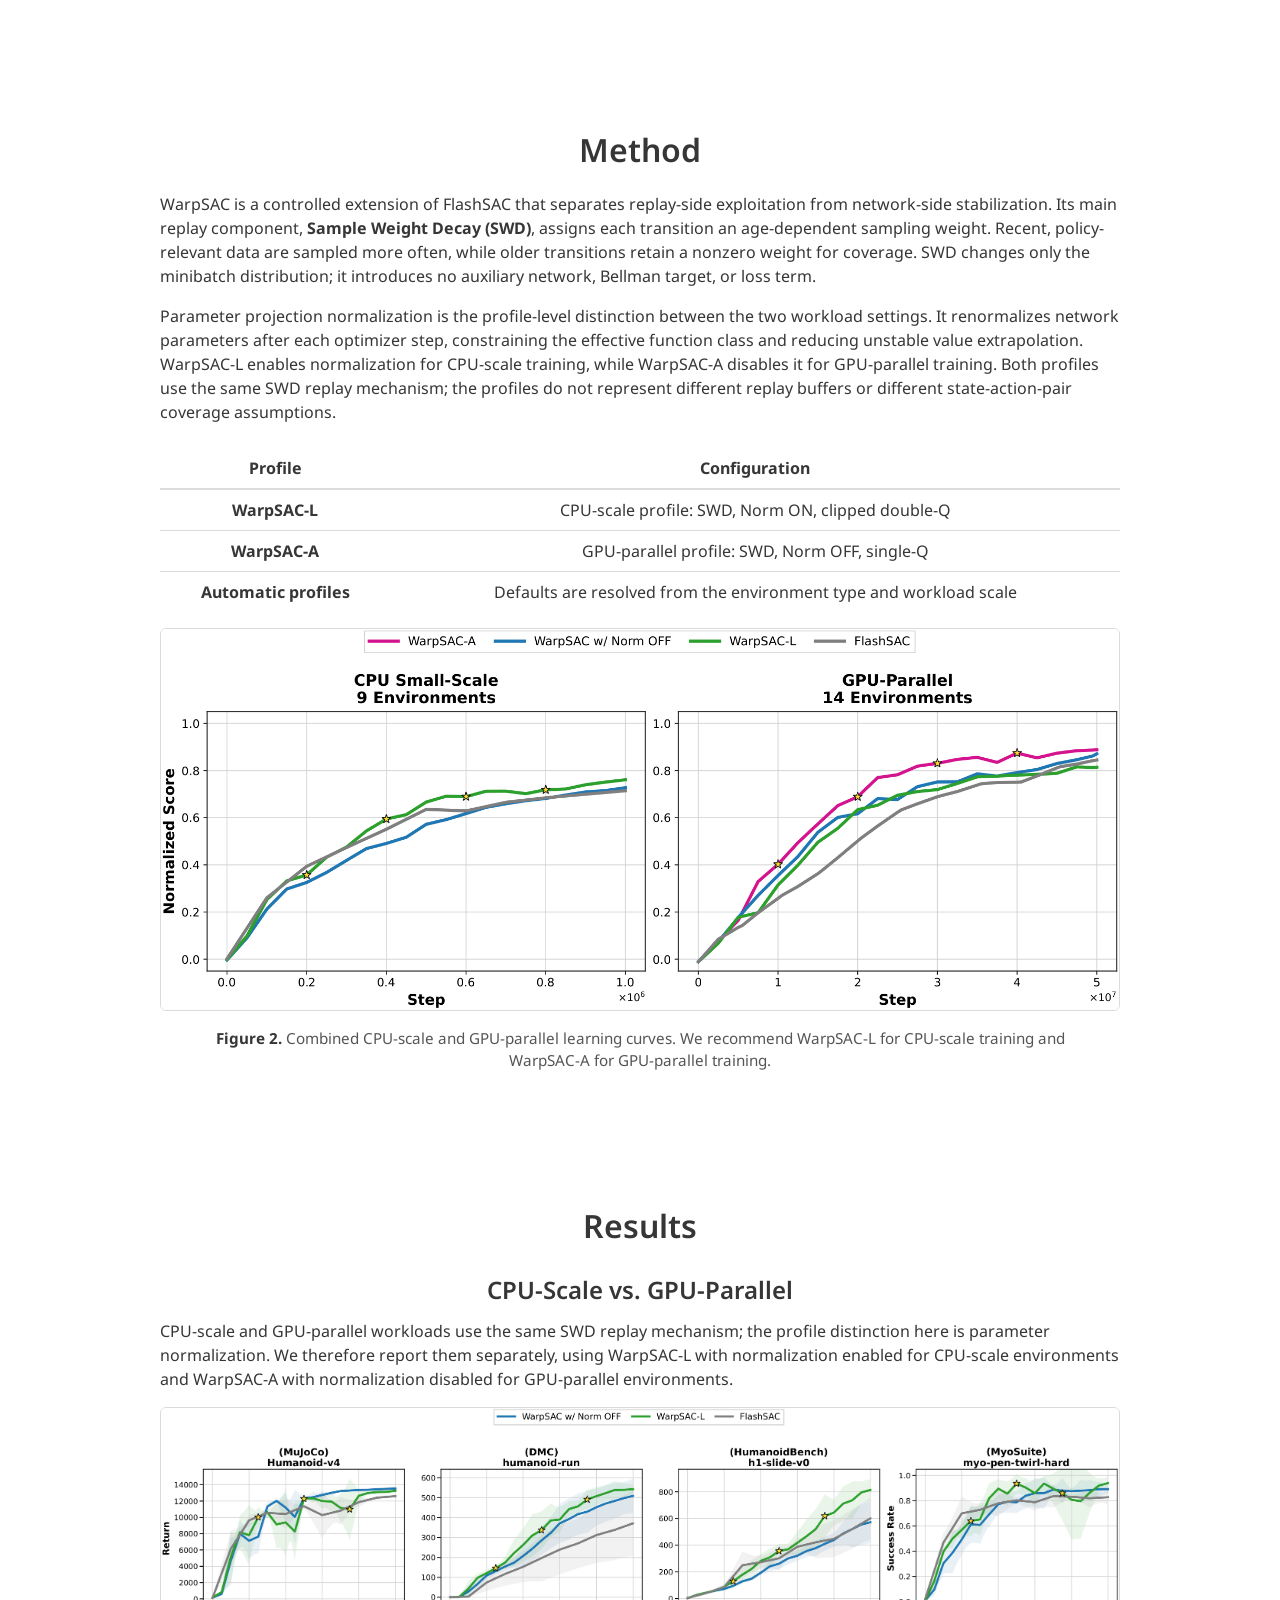
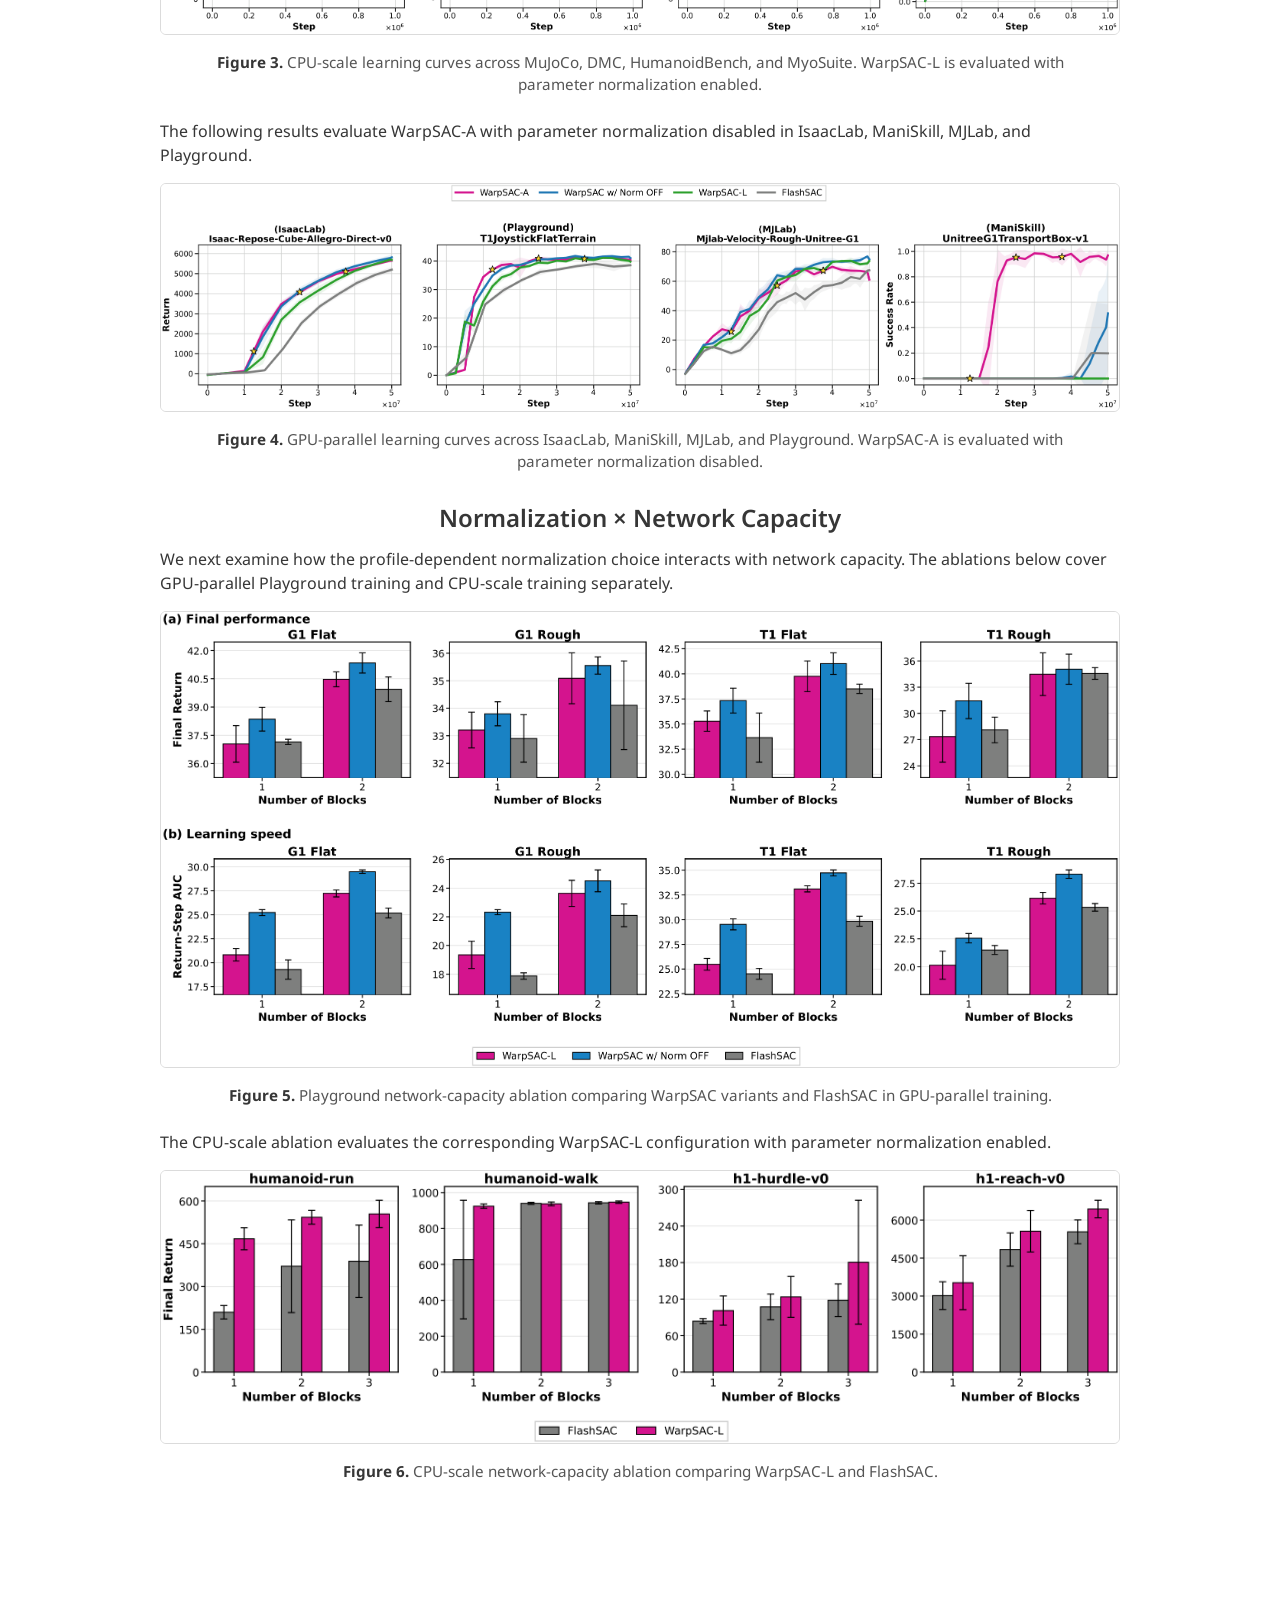
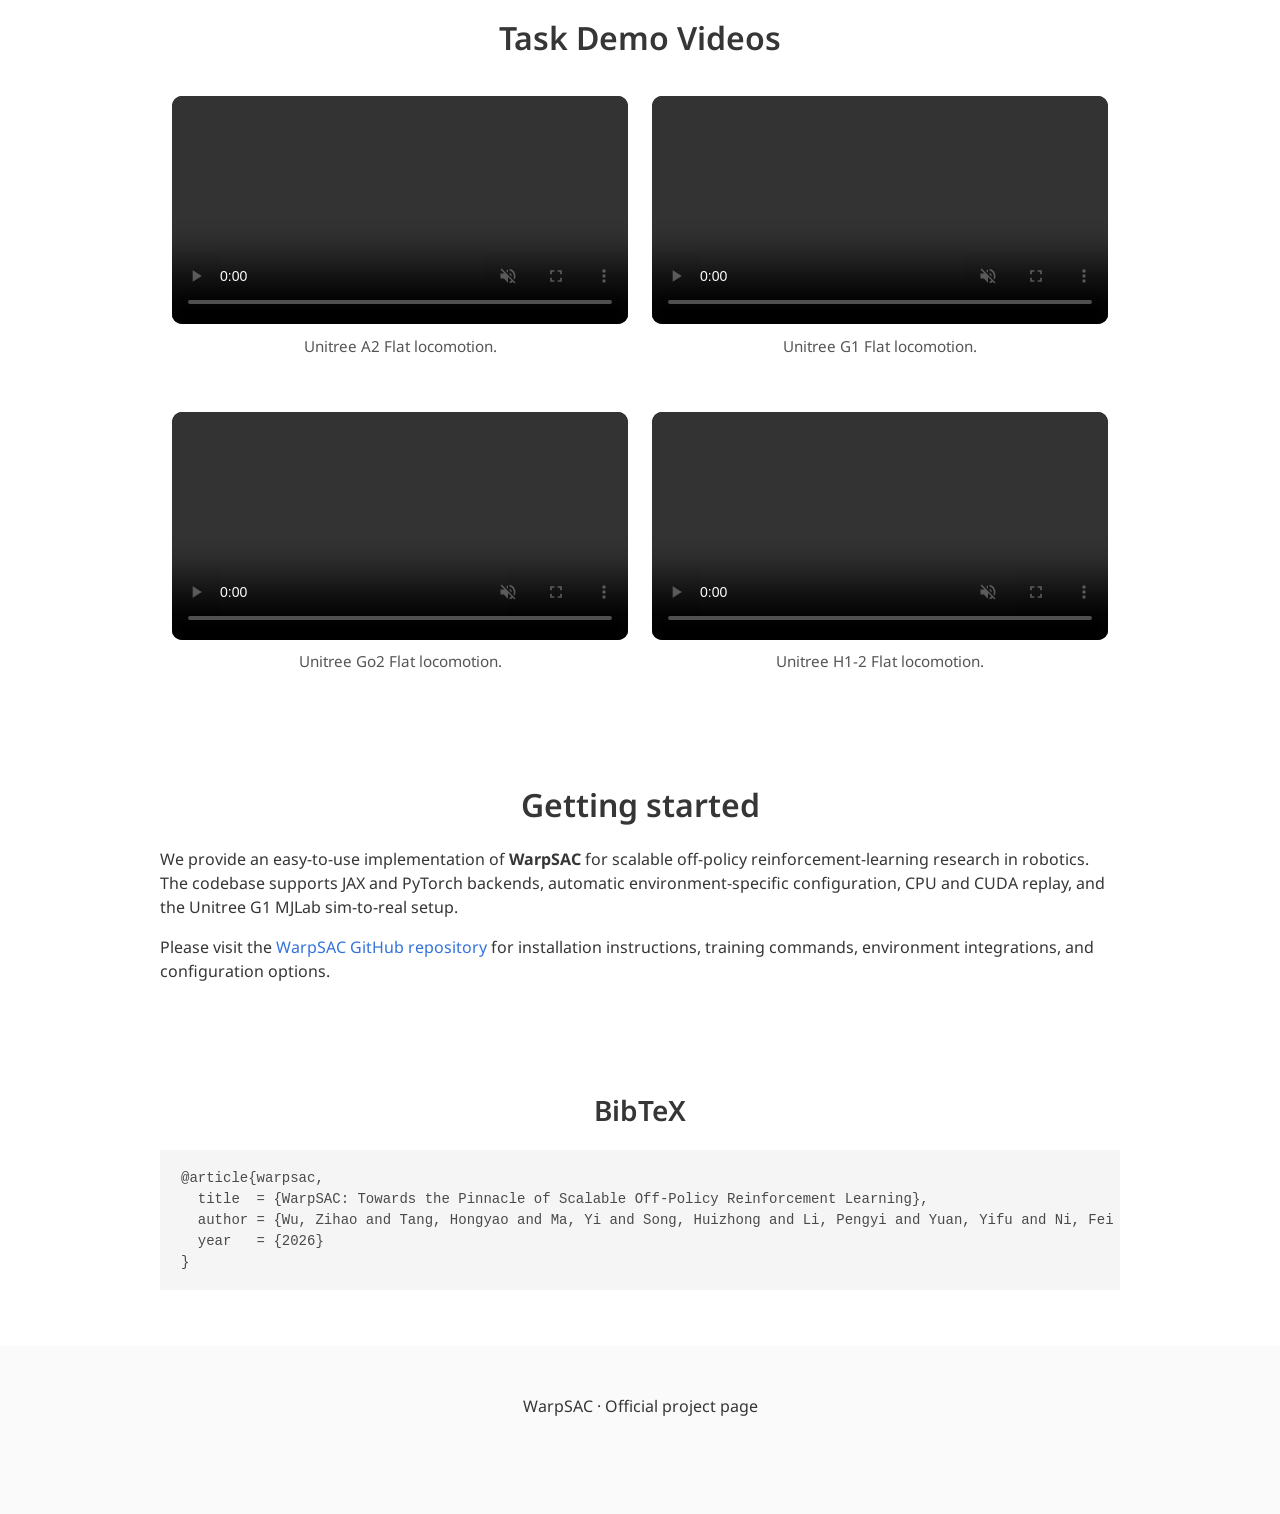
==== commit 3899b74c: "add page" ====
--- a/index.html
+++ b/index.html
@@ -123,13 +123,13 @@
 <h2 class="title is-3">Results</h2>
 <h3 class="title is-4">CPU-Scale vs. GPU-Parallel</h3>
 <p>CPU-scale and GPU-parallel workloads use the same SWD replay mechanism; the profile distinction here is parameter normalization. We therefore report them separately, using WarpSAC-L with normalization enabled for CPU-scale environments and WarpSAC-A with normalization disabled for GPU-parallel environments.</p>
-<p><img src="assets/png/cpu_norm_on_four_panel_curves.png" alt="CPU-scale learning curves in four data-limited environments" /></p>
+<p><img src="assets/png/cpu_norm_on_four_panel_curves.png" alt="CPU-scale learning curves across four benchmark groups" /></p>
 <div class="figure-caption content has-text-centered">
 <p><strong>Figure 3.</strong> CPU-scale learning curves across MuJoCo, DMC, HumanoidBench, and MyoSuite. WarpSAC-L is evaluated with parameter normalization enabled.</p>
 
 </div>
 <p>The following results evaluate WarpSAC-A with parameter normalization disabled in IsaacLab, ManiSkill, MJLab, and Playground.</p>
-<p><img src="assets/png/gpu_single_q_four_panel_curves.png" alt="GPU-parallel learning curves in four data-abundant environments" /></p>
+<p><img src="assets/png/gpu_single_q_four_panel_curves.png" alt="GPU-parallel learning curves across four benchmark groups" /></p>
 <div class="figure-caption content has-text-centered">
 <p><strong>Figure 4.</strong> GPU-parallel learning curves across IsaacLab, ManiSkill, MJLab, and Playground. WarpSAC-A is evaluated with parameter normalization disabled.</p>
 
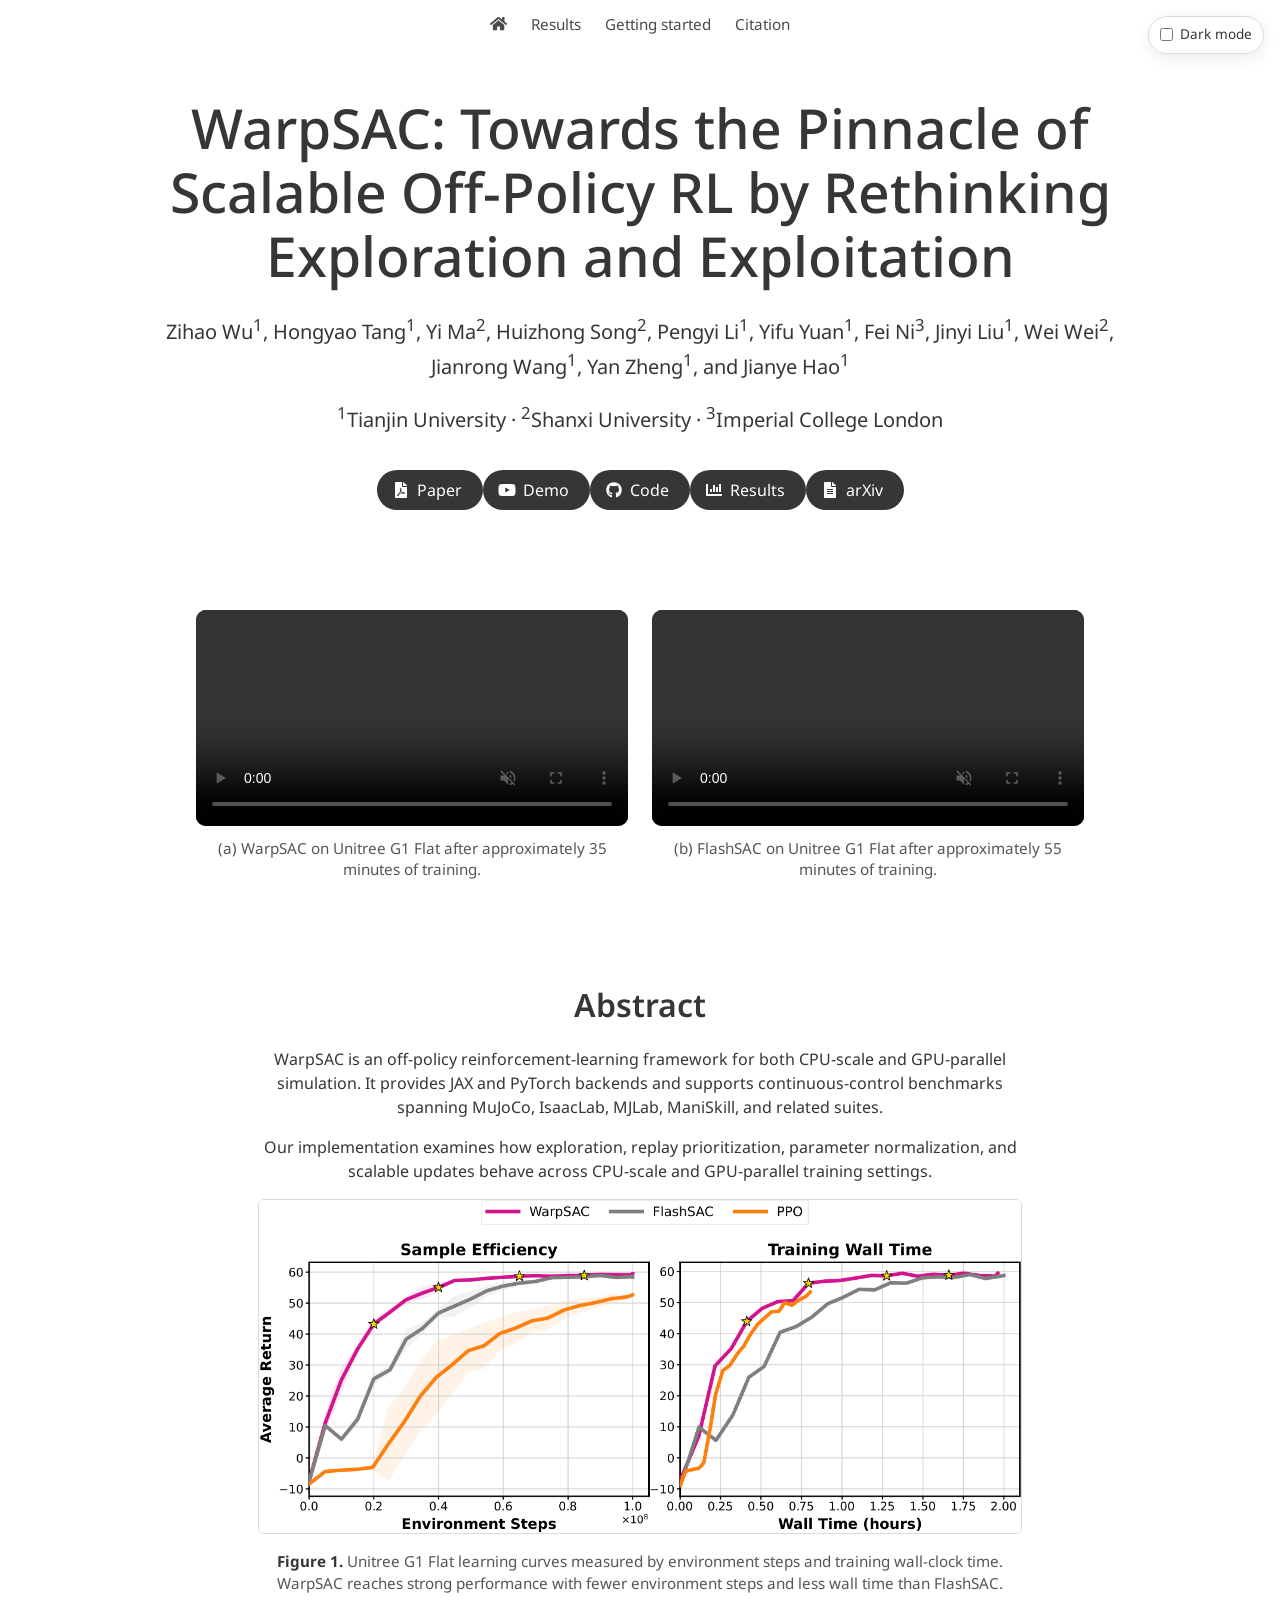
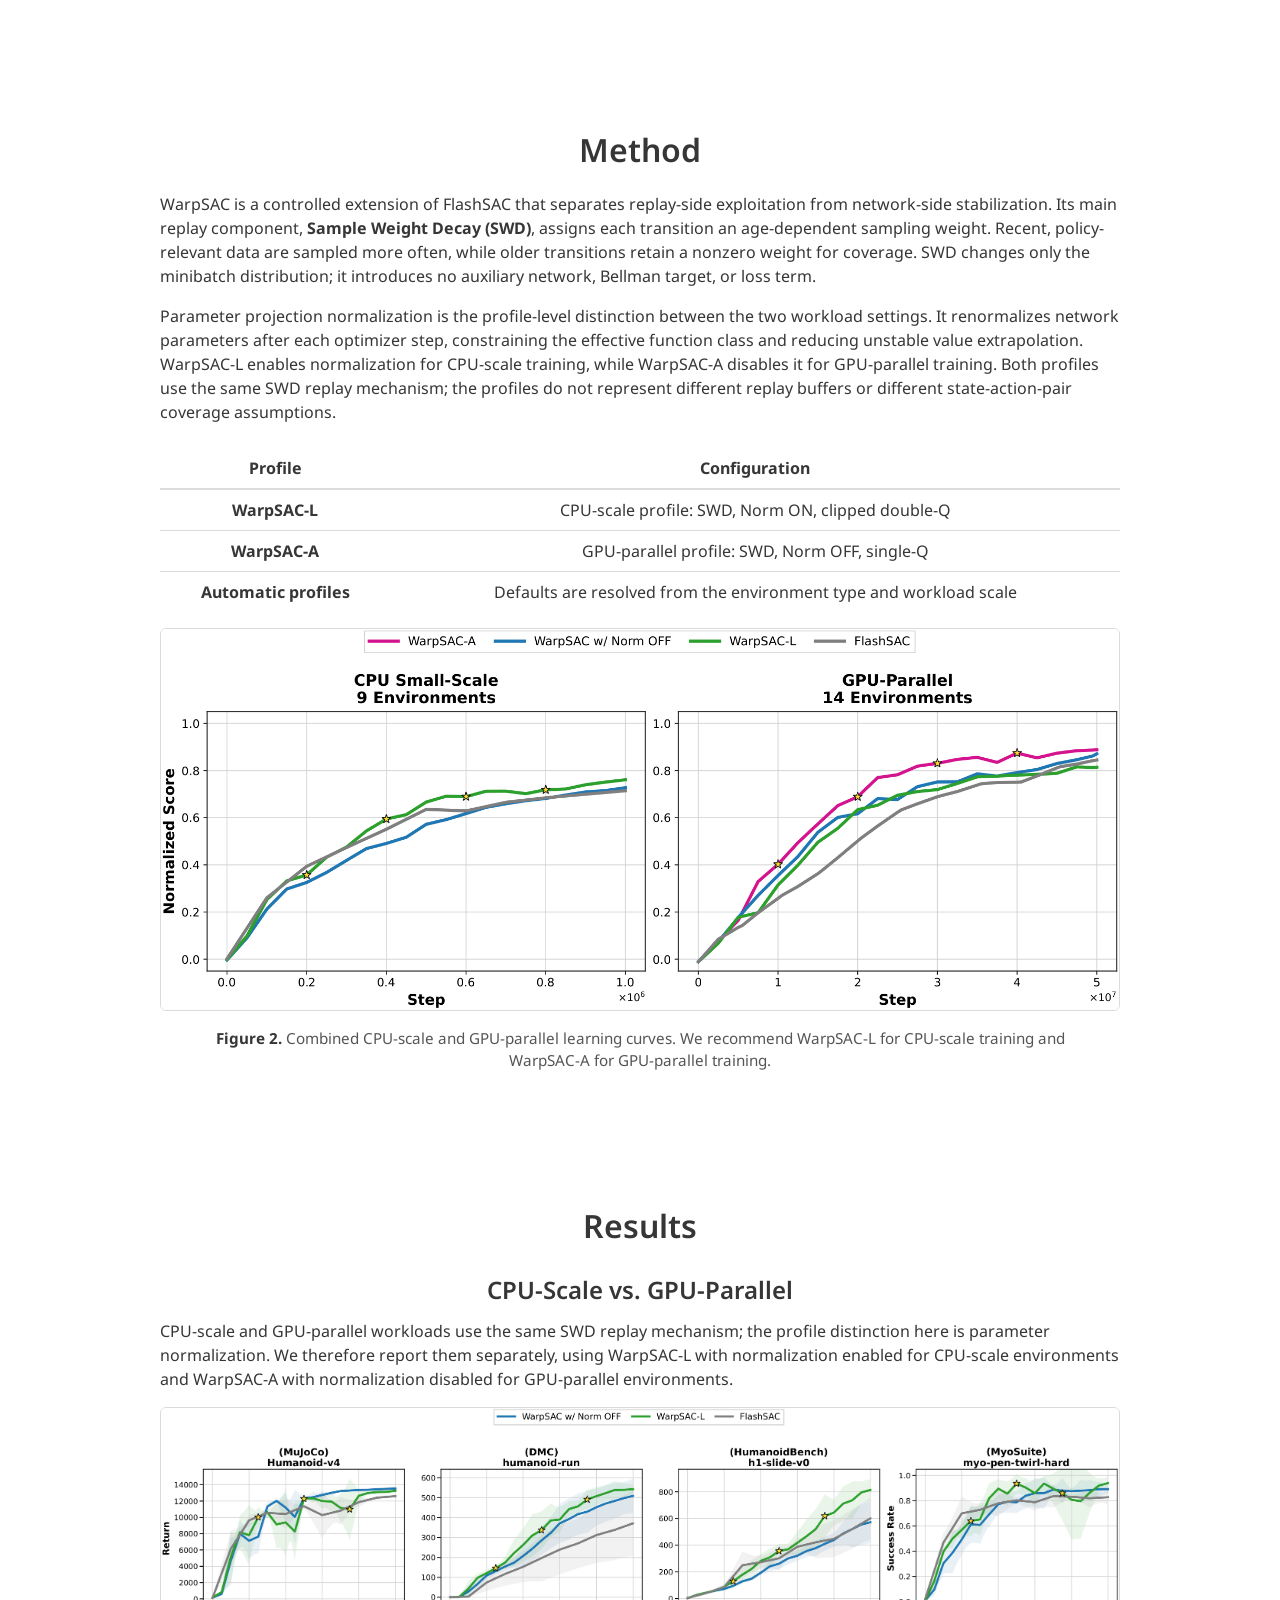
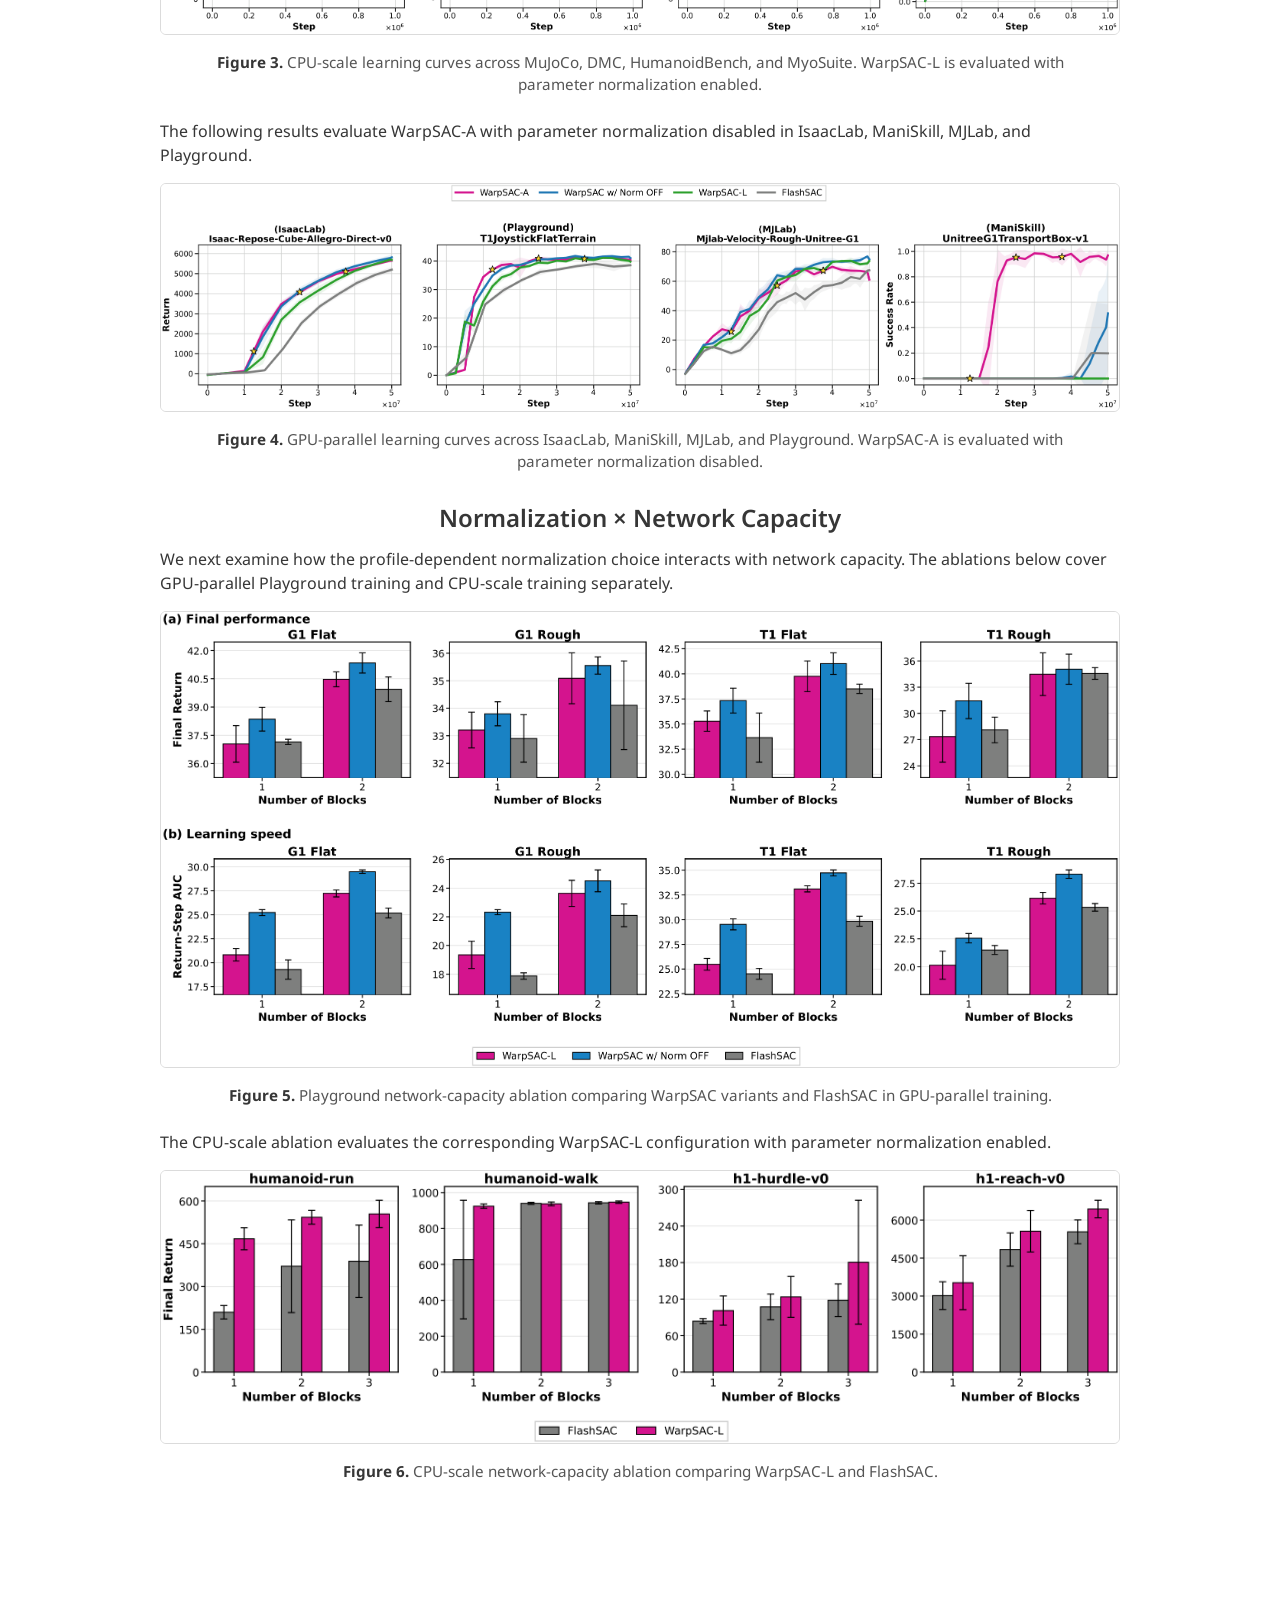
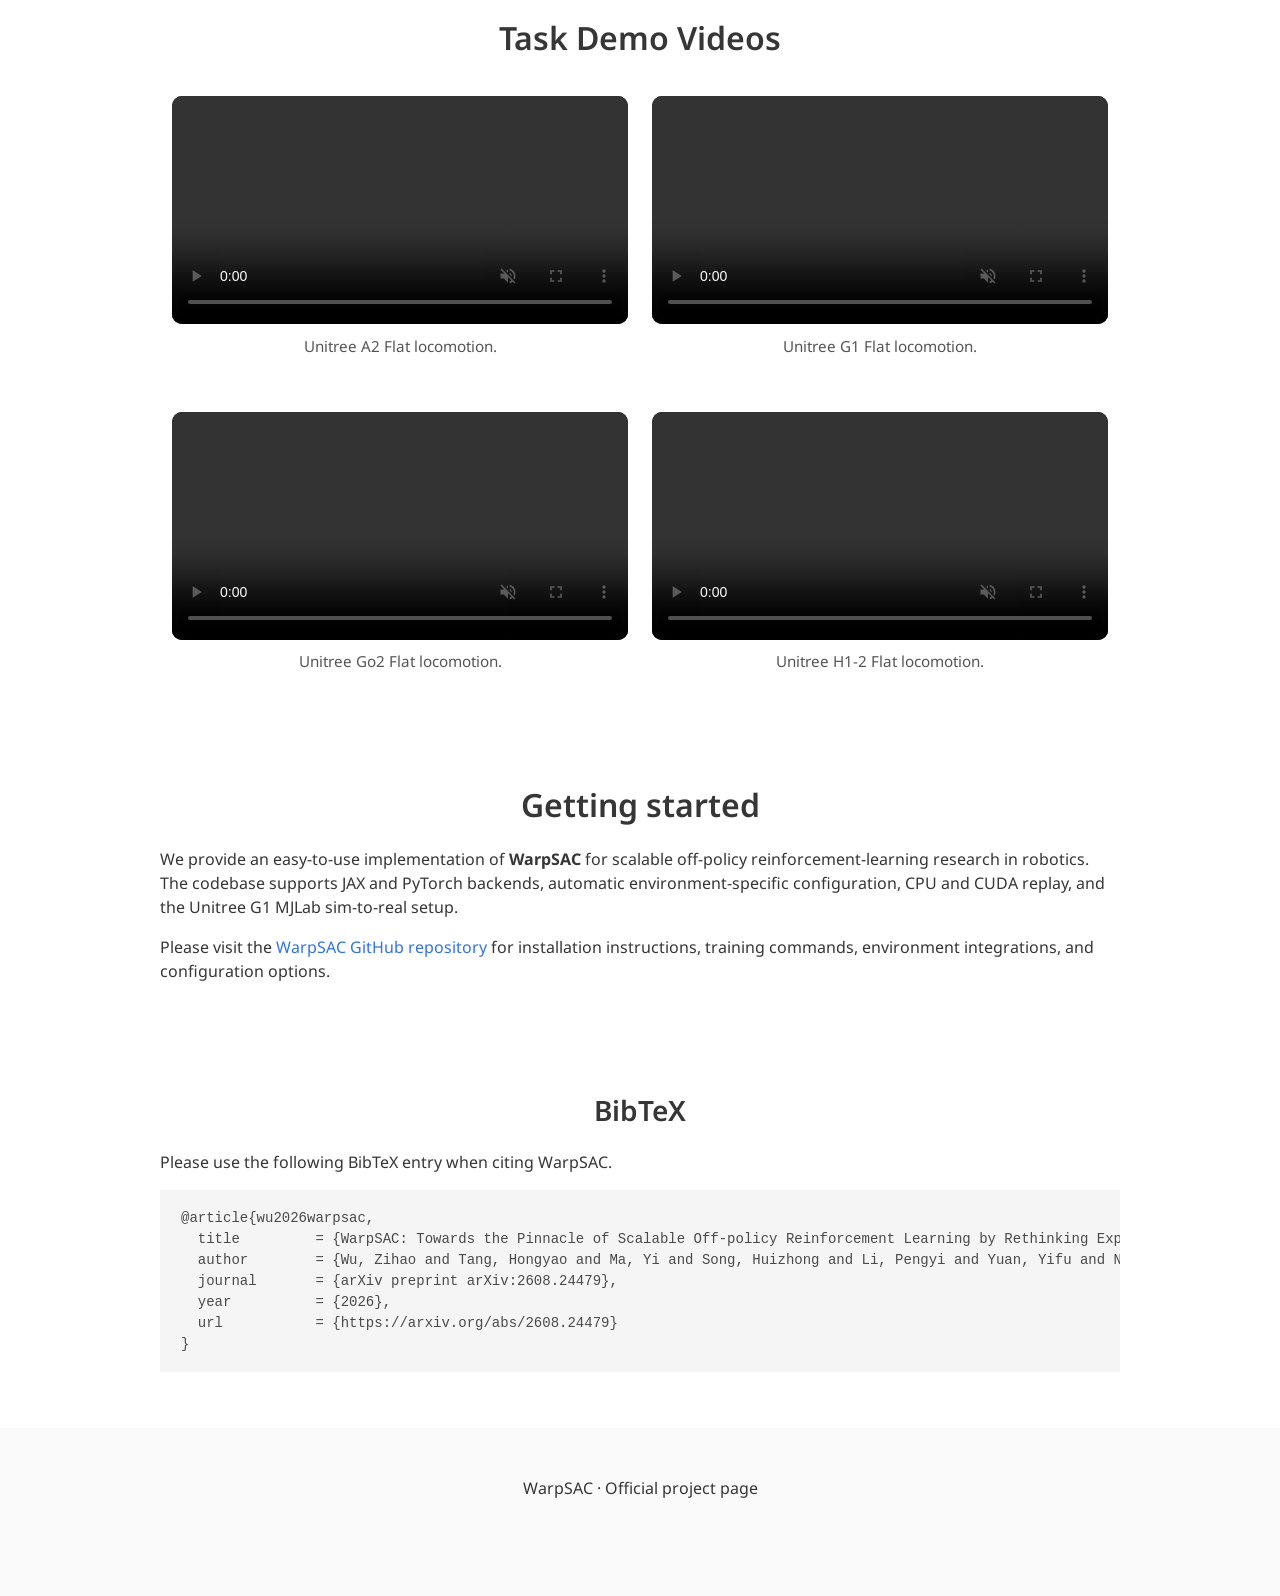
==== commit 810f5d0e: "add arxiv" ====
--- a/index.html
+++ b/index.html
@@ -33,7 +33,7 @@
 <p><sup>1</sup>Tianjin University · <sup>2</sup>Shanxi University · <sup>3</sup>Imperial College London</p>
 
 </div>
-<div class="column has-text-centered"><div class="publication-links"><span class="link-block"><a href="assets/warpsac-paper.pdf" class="button is-normal is-rounded is-dark"><span class="icon"><i class="fas fa-file-pdf"></i></span><span>Paper</span></a></span><span class="link-block"><a href="#demo" class="button is-normal is-rounded is-dark"><span class="icon"><i class="fab fa-youtube"></i></span><span>Demo</span></a></span><span class="link-block"><a href="https://github.com/wzhhasadream/warprl" class="external-link button is-normal is-rounded is-dark" target="_blank" rel="noopener noreferrer"><span class="icon"><i class="fab fa-github"></i></span><span>Code</span></a></span><span class="link-block"><a href="#results" class="button is-normal is-rounded is-dark"><span class="icon"><i class="fas fa-chart-bar"></i></span><span>Results</span></a></span></div></div>
+<div class="column has-text-centered"><div class="publication-links"><span class="link-block"><a href="assets/warpsac-paper.pdf" class="button is-normal is-rounded is-dark"><span class="icon"><i class="fas fa-file-pdf"></i></span><span>Paper</span></a></span><span class="link-block"><a href="#demo" class="button is-normal is-rounded is-dark"><span class="icon"><i class="fab fa-youtube"></i></span><span>Demo</span></a></span><span class="link-block"><a href="https://github.com/wzhhasadream/warprl" class="external-link button is-normal is-rounded is-dark" target="_blank" rel="noopener noreferrer"><span class="icon"><i class="fab fa-github"></i></span><span>Code</span></a></span><span class="link-block"><a href="#results" class="button is-normal is-rounded is-dark"><span class="icon"><i class="fas fa-chart-bar"></i></span><span>Results</span></a></span><span class="link-block"><a href="https://arxiv.org/abs/2608.24479" class="external-link button is-normal is-rounded is-dark" target="_blank" rel="noopener noreferrer"><span class="icon"><i class="fas fa-file-alt"></i></span><span>arXiv</span></a></span></div></div>
         </div>
       </div>
     </div>
@@ -198,10 +198,13 @@
 <section class="section" id="citation">
   <div class="container is-max-desktop content">
     <h2 class="title">BibTeX</h2>
-<pre><code class="language-bibtex">@article{warpsac,
-  title  = {WarpSAC: Towards the Pinnacle of Scalable Off-Policy Reinforcement Learning},
-  author = {Wu, Zihao and Tang, Hongyao and Ma, Yi and Song, Huizhong and Li, Pengyi and Yuan, Yifu and Ni, Fei and Liu, Jinyi and Wei, Wei and Wang, Jianrong and Zheng, Yan and Hao, Jianye},
-  year   = {2026}
+<p>Please use the following BibTeX entry when citing WarpSAC.</p>
+<pre><code class="language-bibtex">@article{wu2026warpsac,
+  title         = {WarpSAC: Towards the Pinnacle of Scalable Off-policy Reinforcement Learning by Rethinking Exploration and Exploitation},
+  author        = {Wu, Zihao and Tang, Hongyao and Ma, Yi and Song, Huizhong and Li, Pengyi and Yuan, Yifu and Ni, Fei and Liu, Jinyi and Wei, Wei and Wang, Jianrong and Zheng, Yan and Hao, Jianye},
+  journal       = {arXiv preprint arXiv:2608.24479},
+  year          = {2026},
+  url           = {https://arxiv.org/abs/2608.24479}
 }
 </code></pre>
   </div>
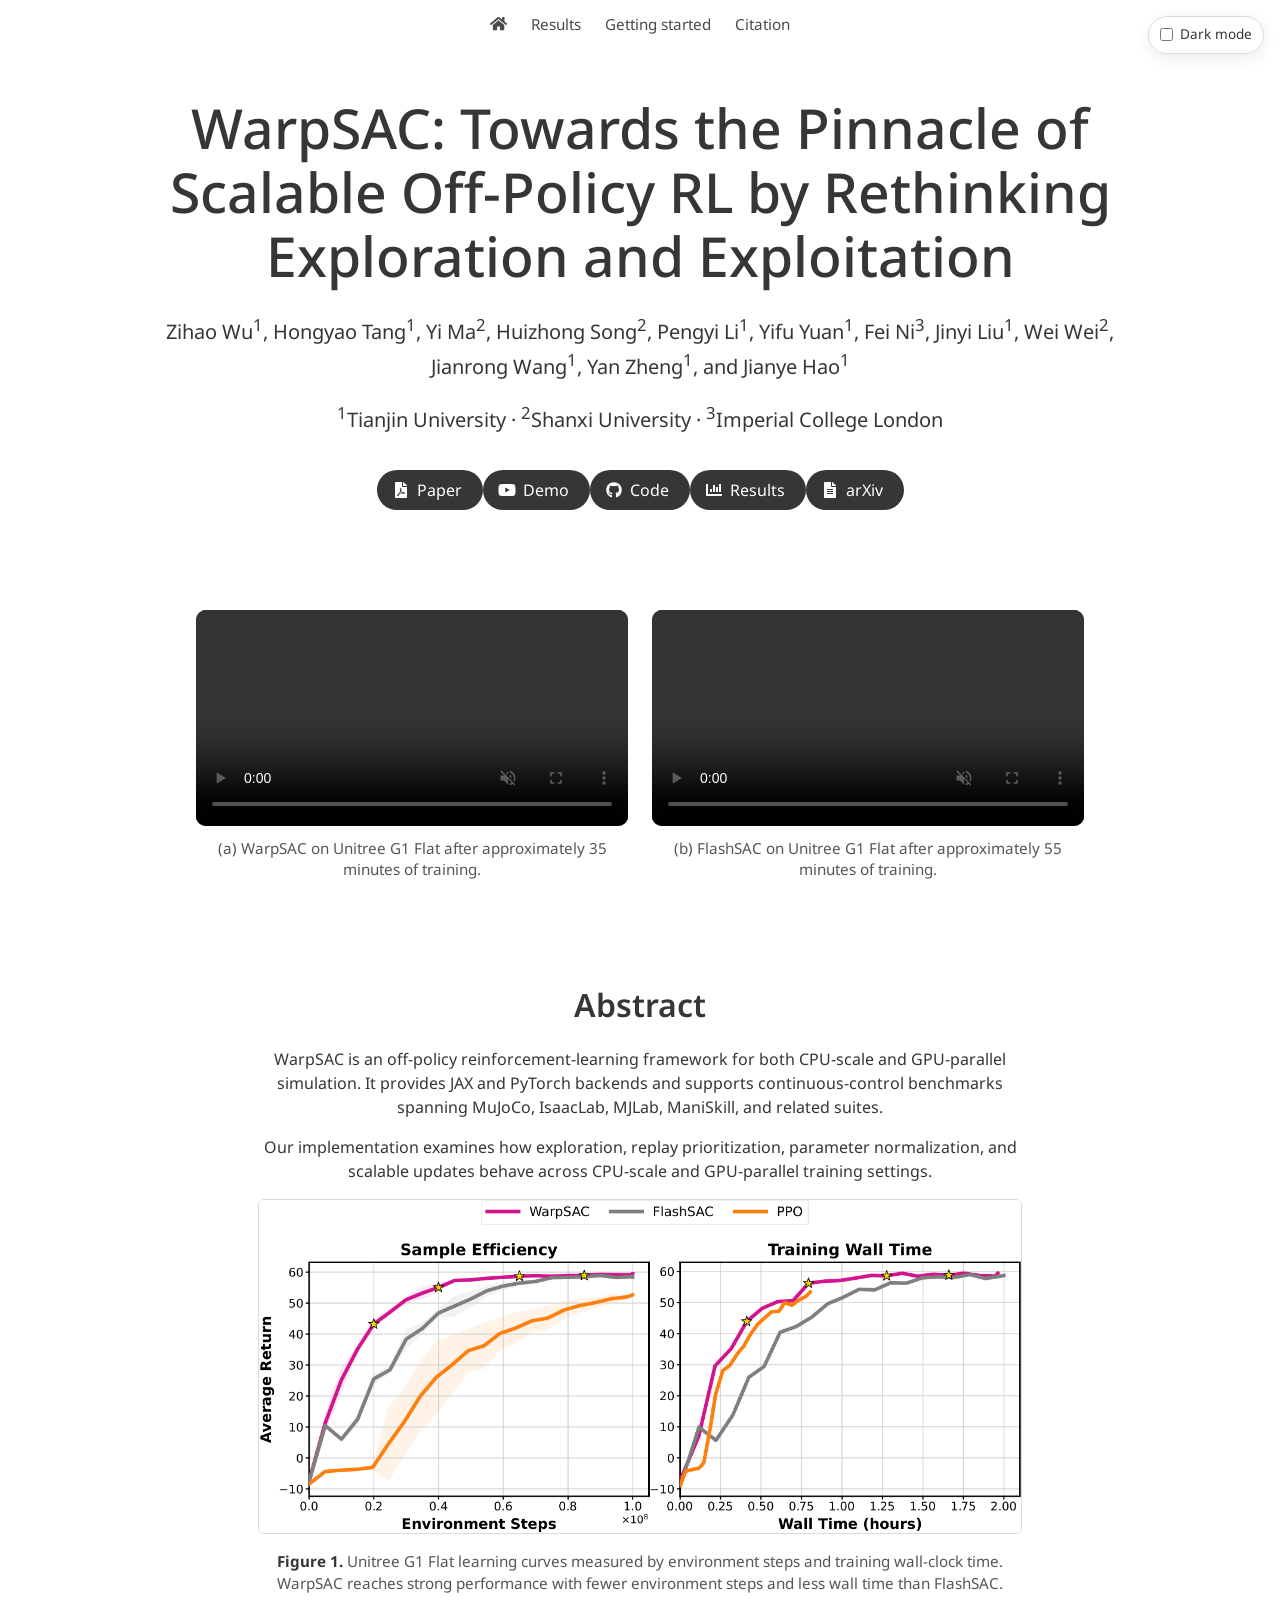
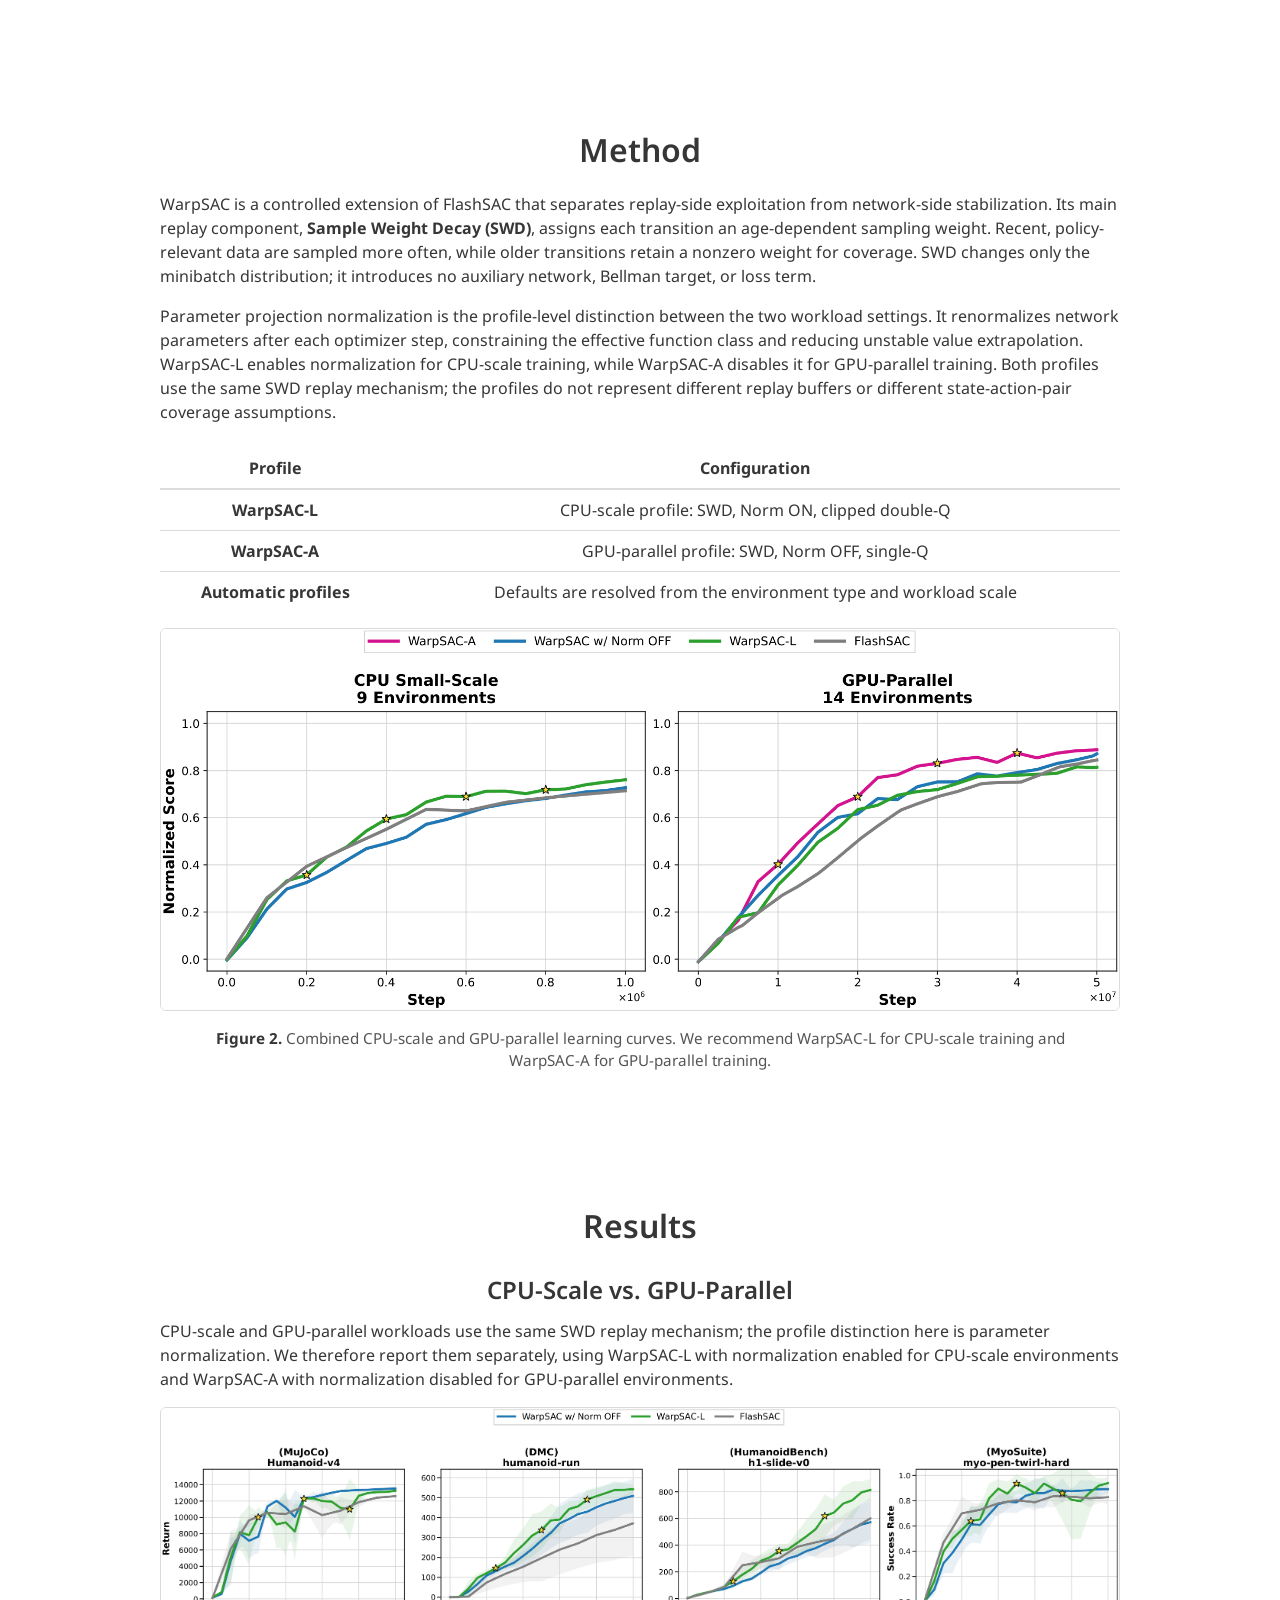
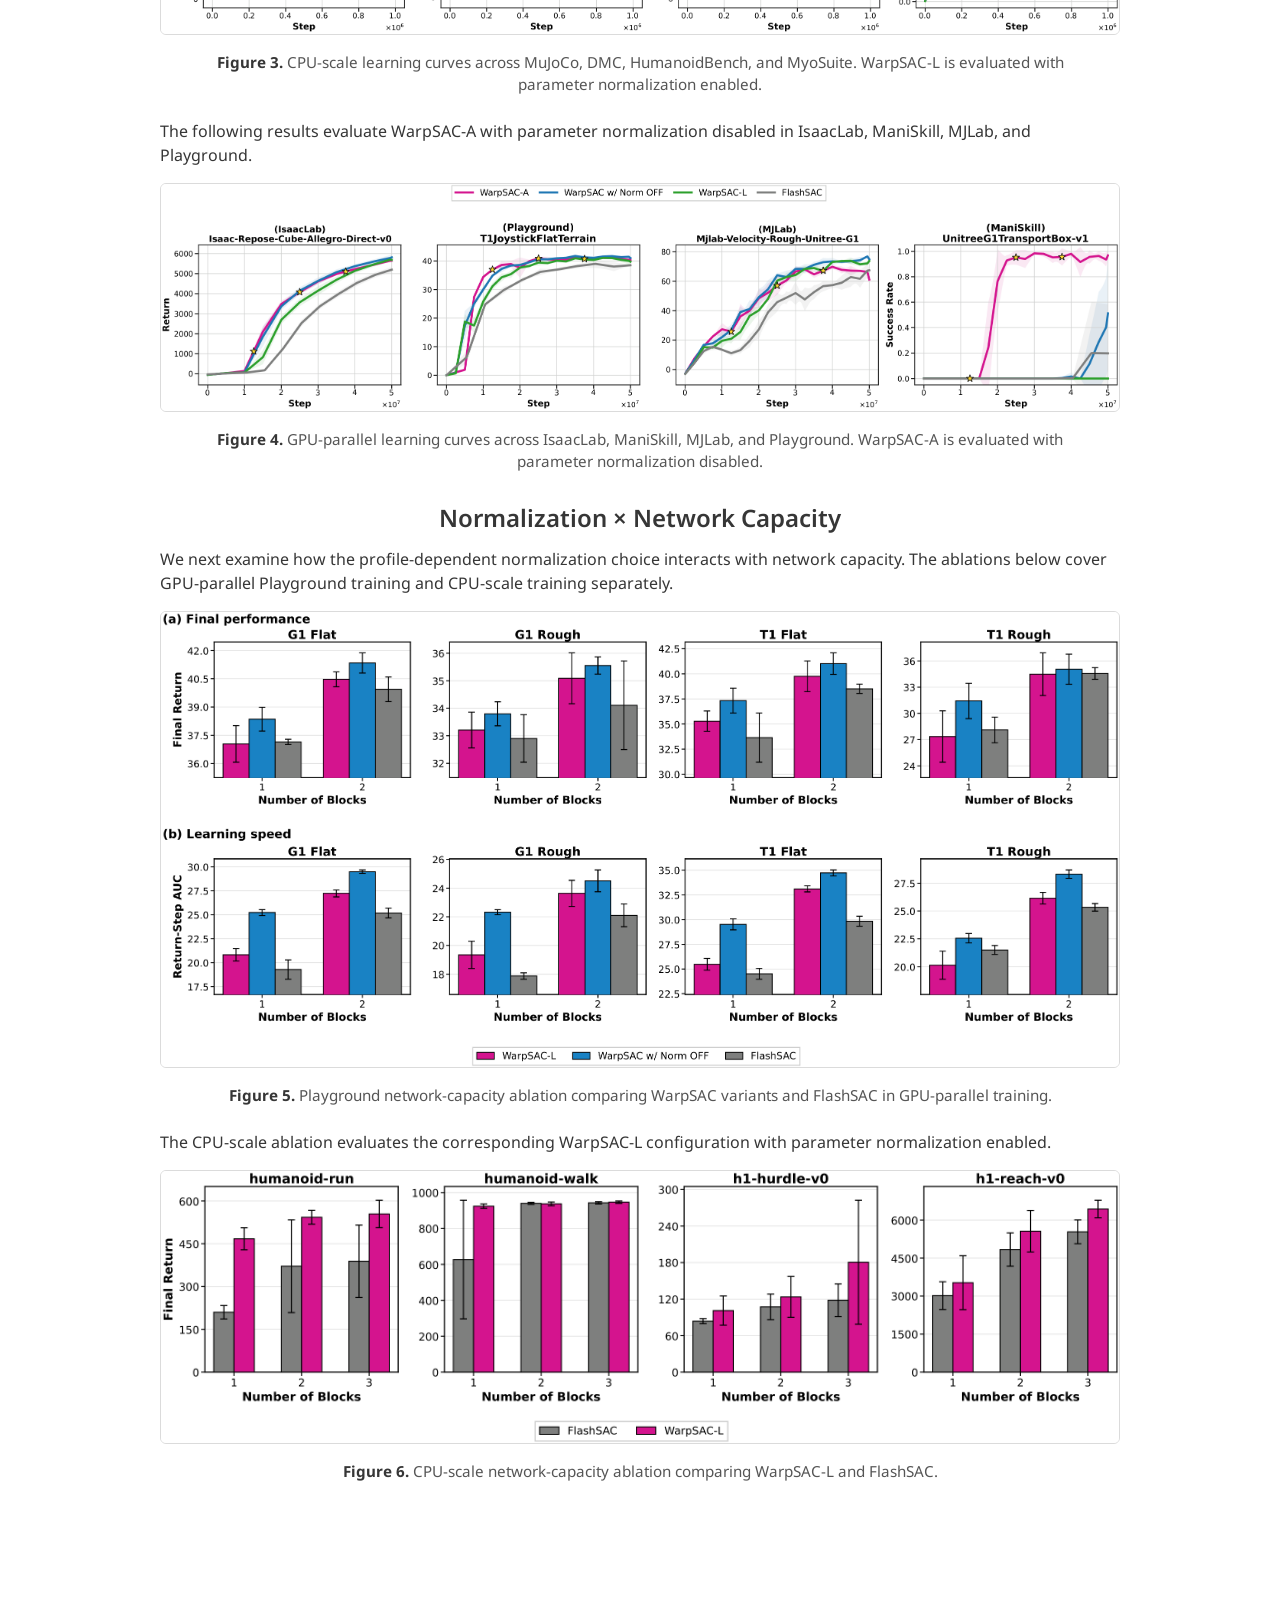
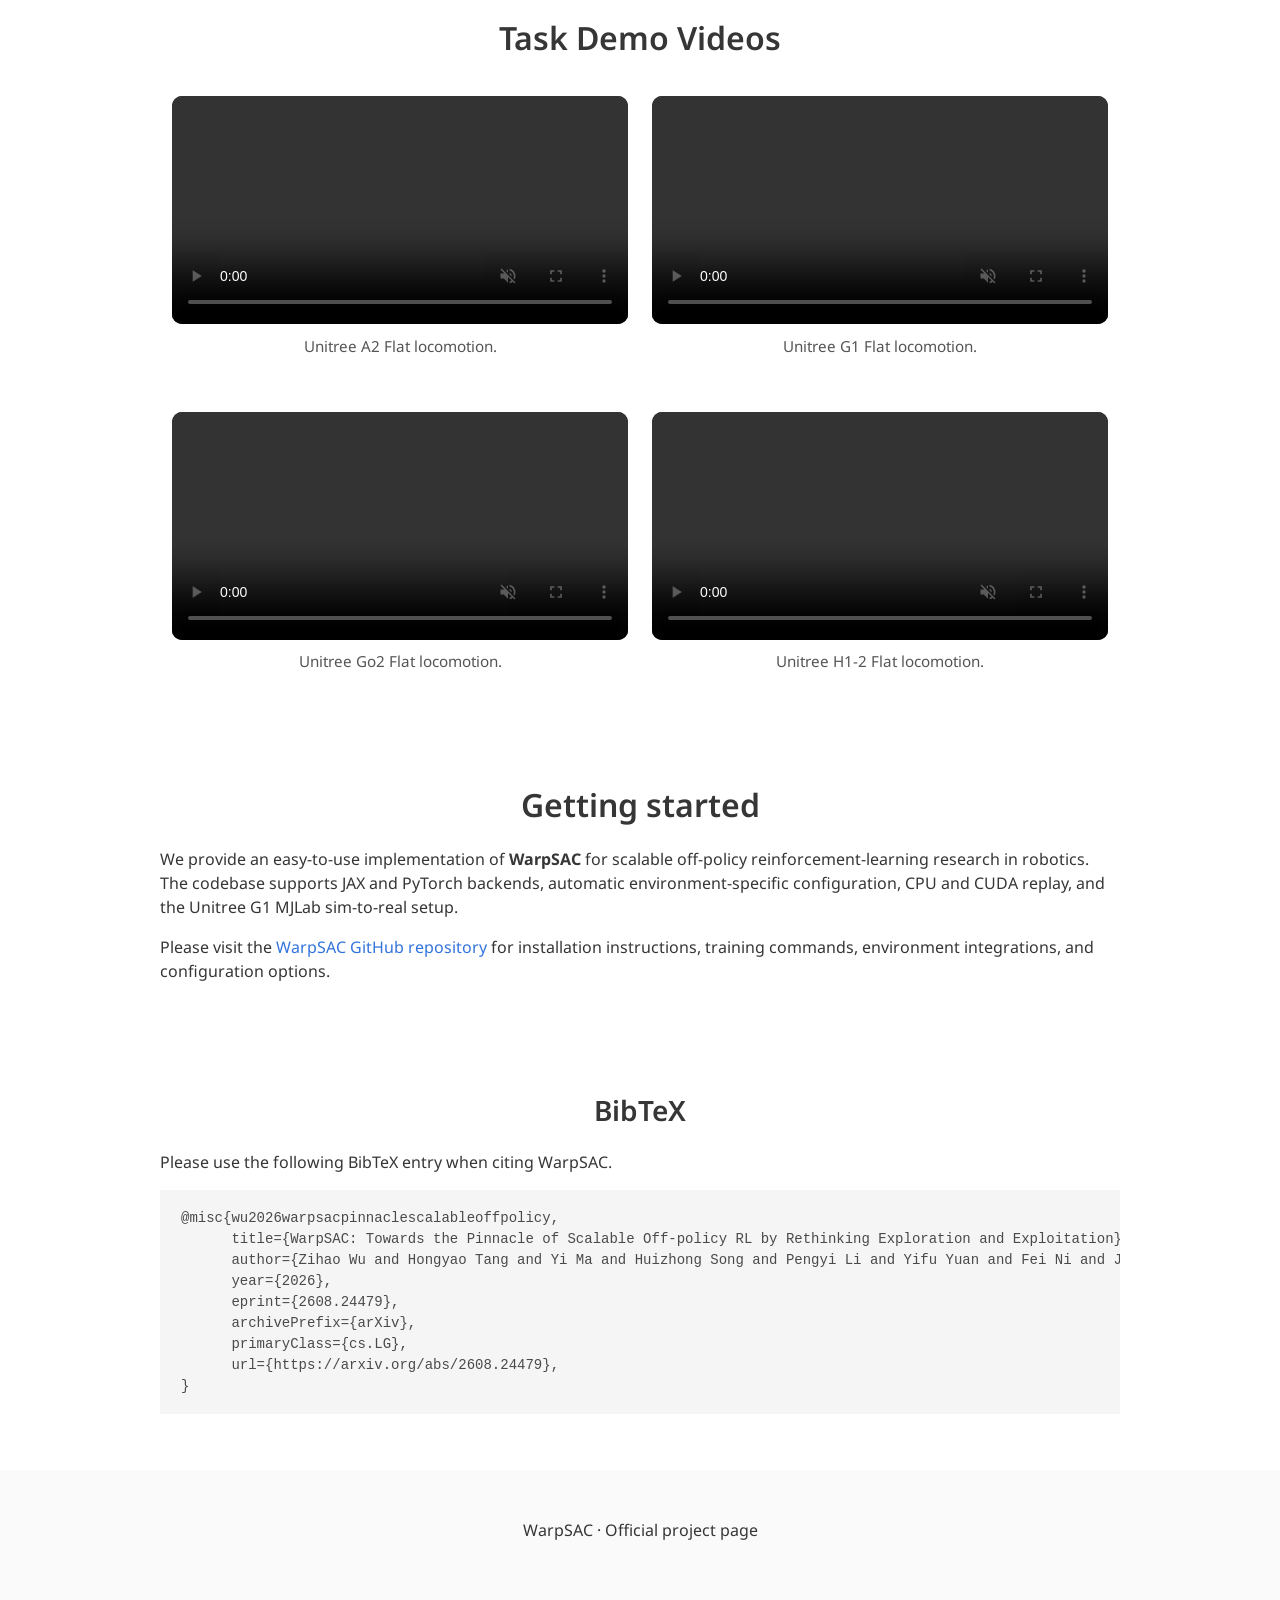
==== commit fb2d116c: "add arxiv" ====
--- a/index.html
+++ b/index.html
@@ -199,12 +199,14 @@
   <div class="container is-max-desktop content">
     <h2 class="title">BibTeX</h2>
 <p>Please use the following BibTeX entry when citing WarpSAC.</p>
-<pre><code class="language-bibtex">@article{wu2026warpsac,
-  title         = {WarpSAC: Towards the Pinnacle of Scalable Off-policy Reinforcement Learning by Rethinking Exploration and Exploitation},
-  author        = {Wu, Zihao and Tang, Hongyao and Ma, Yi and Song, Huizhong and Li, Pengyi and Yuan, Yifu and Ni, Fei and Liu, Jinyi and Wei, Wei and Wang, Jianrong and Zheng, Yan and Hao, Jianye},
-  journal       = {arXiv preprint arXiv:2608.24479},
-  year          = {2026},
-  url           = {https://arxiv.org/abs/2608.24479}
+<pre><code class="language-bibtex">@misc{wu2026warpsacpinnaclescalableoffpolicy,
+      title={WarpSAC: Towards the Pinnacle of Scalable Off-policy RL by Rethinking Exploration and Exploitation}, 
+      author={Zihao Wu and Hongyao Tang and Yi Ma and Huizhong Song and Pengyi Li and Yifu Yuan and Fei Ni and Jinyi Liu and Wei Wei and Jianrong Wang and Yan Zheng and Jianye Hao},
+      year={2026},
+      eprint={2608.24479},
+      archivePrefix={arXiv},
+      primaryClass={cs.LG},
+      url={https://arxiv.org/abs/2608.24479}, 
 }
 </code></pre>
   </div>
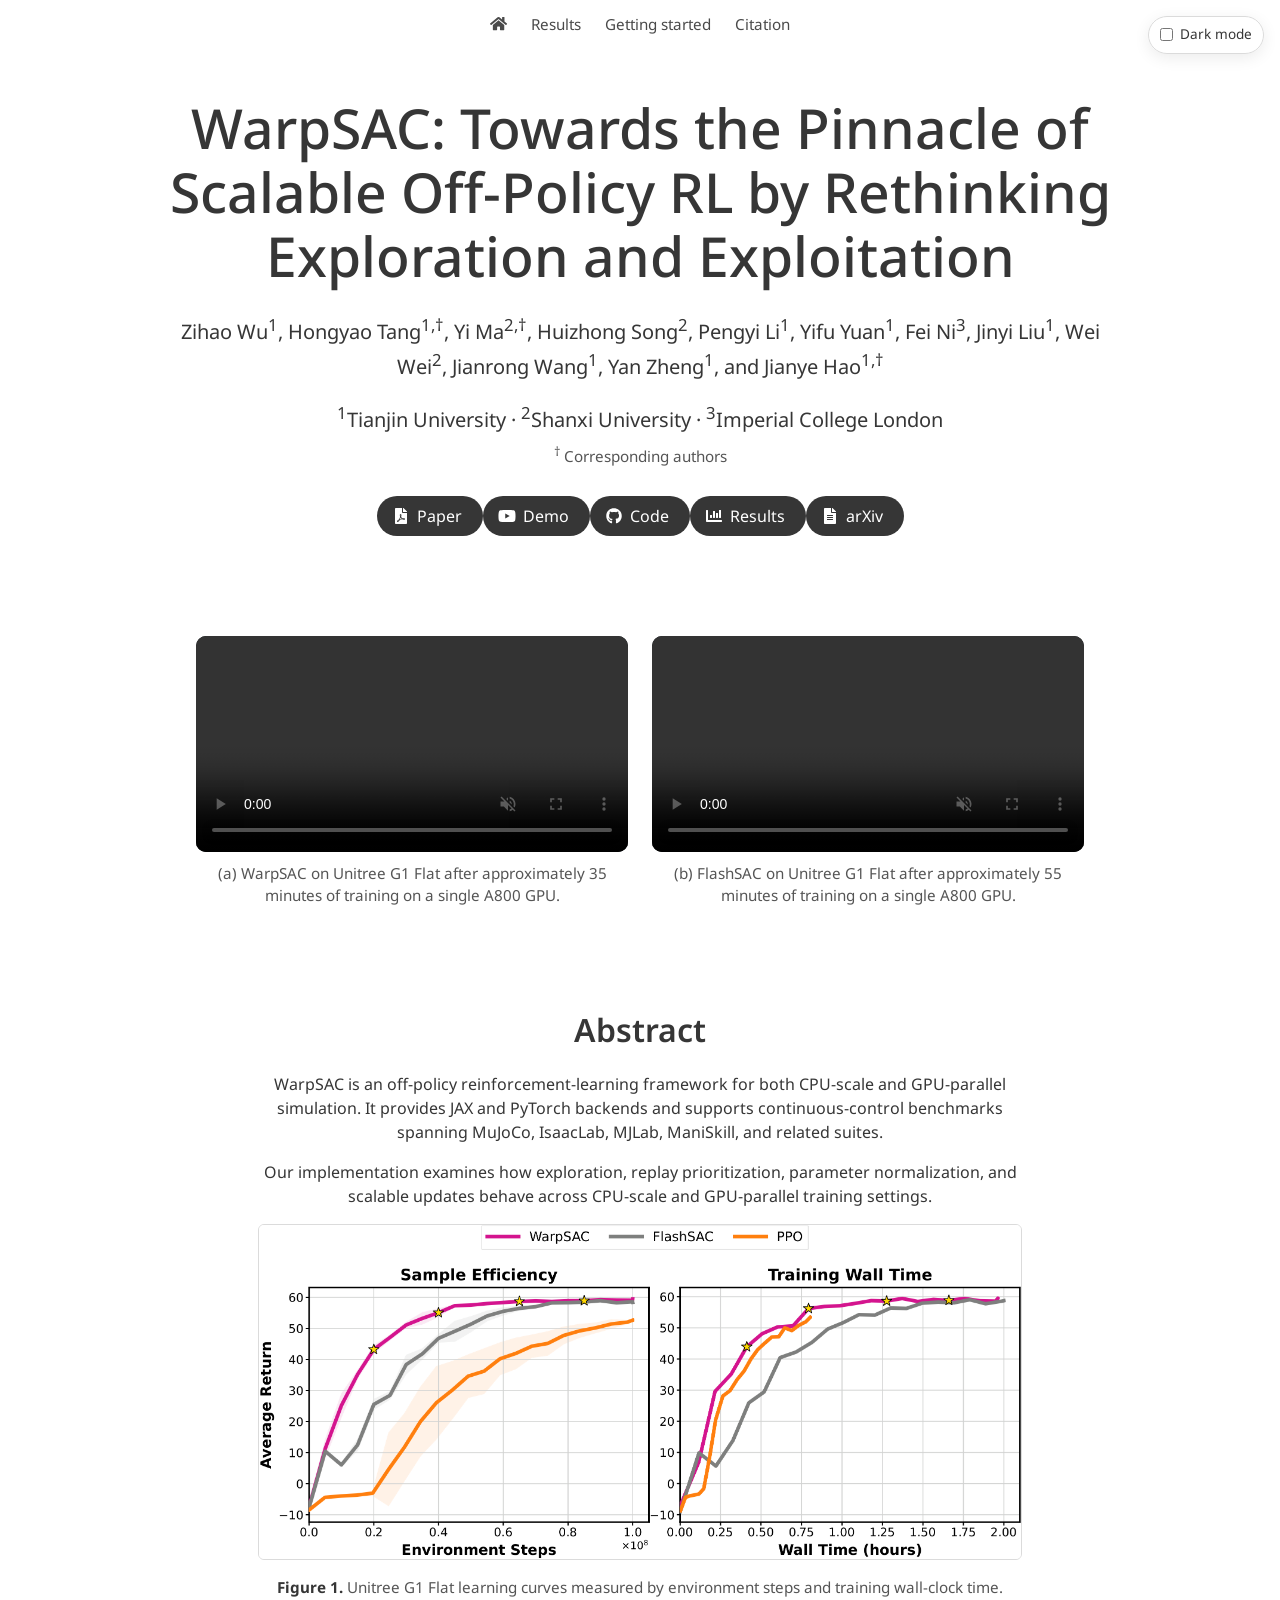
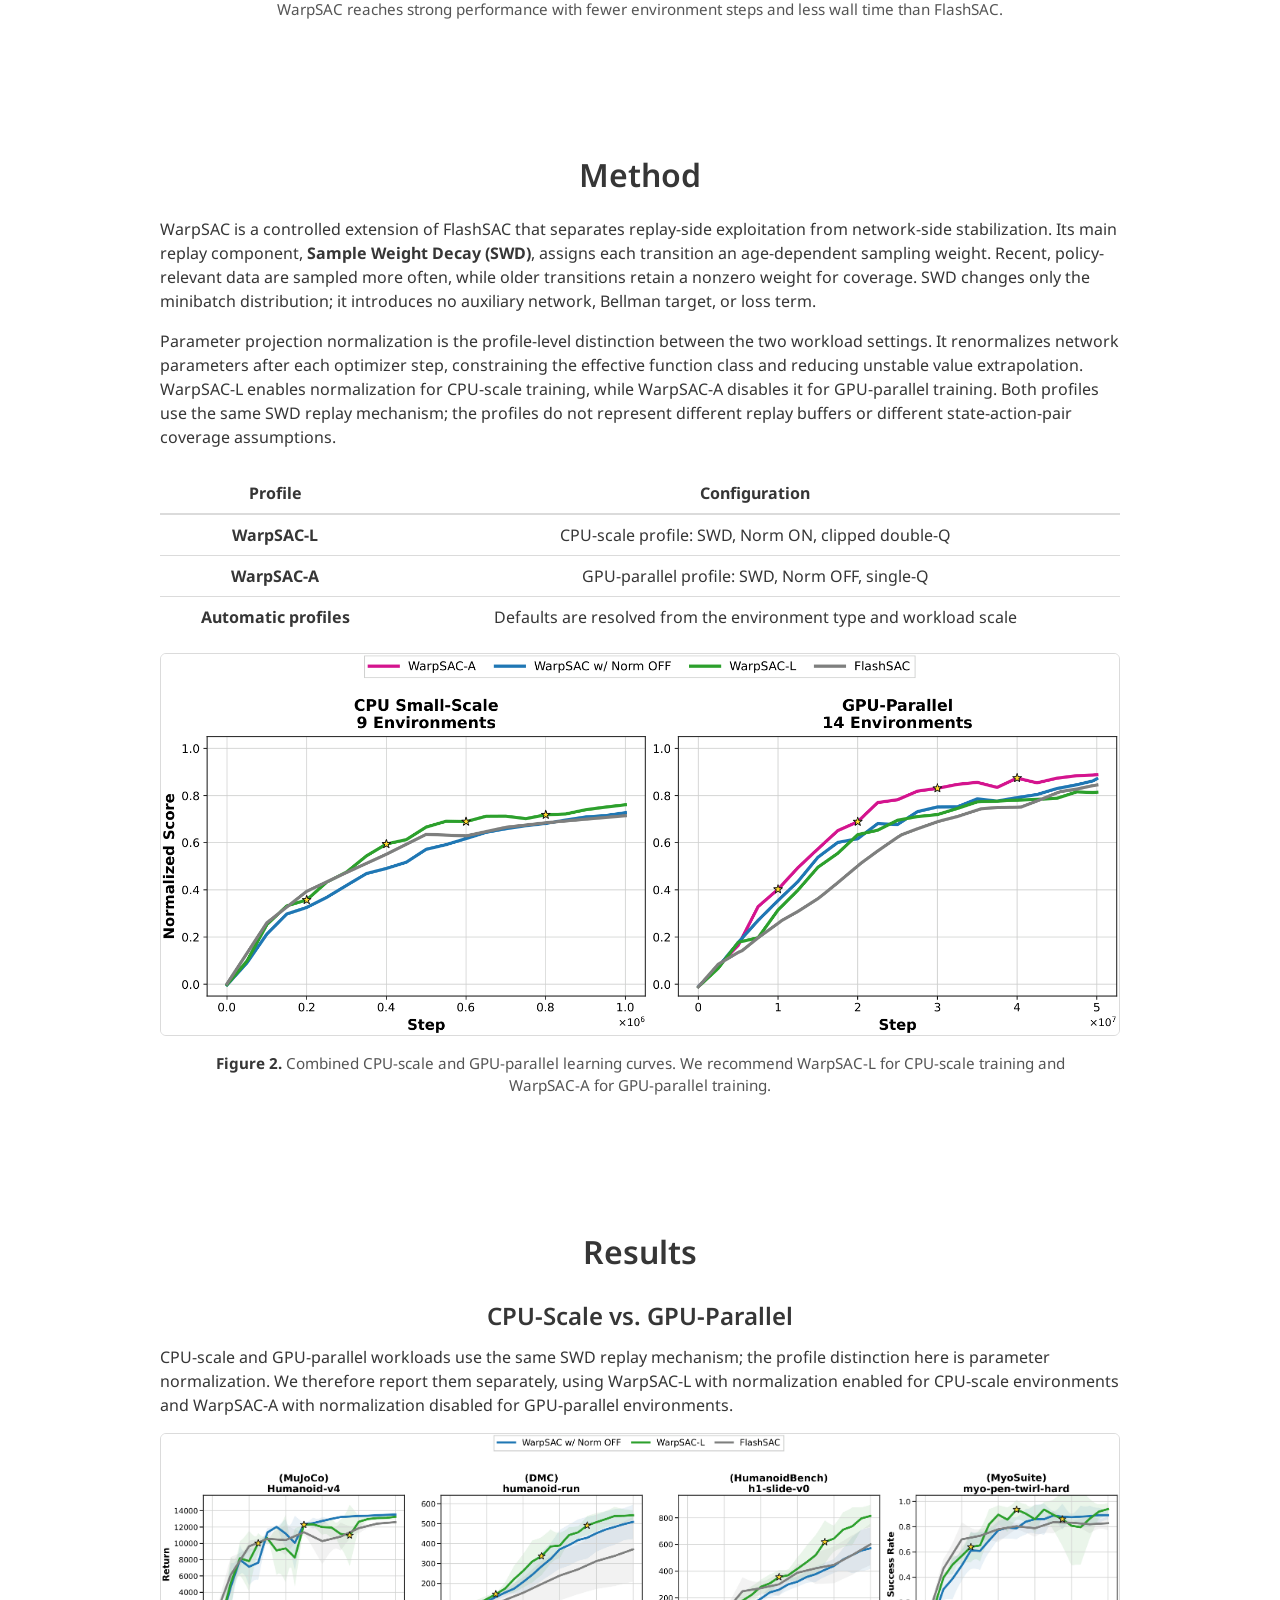
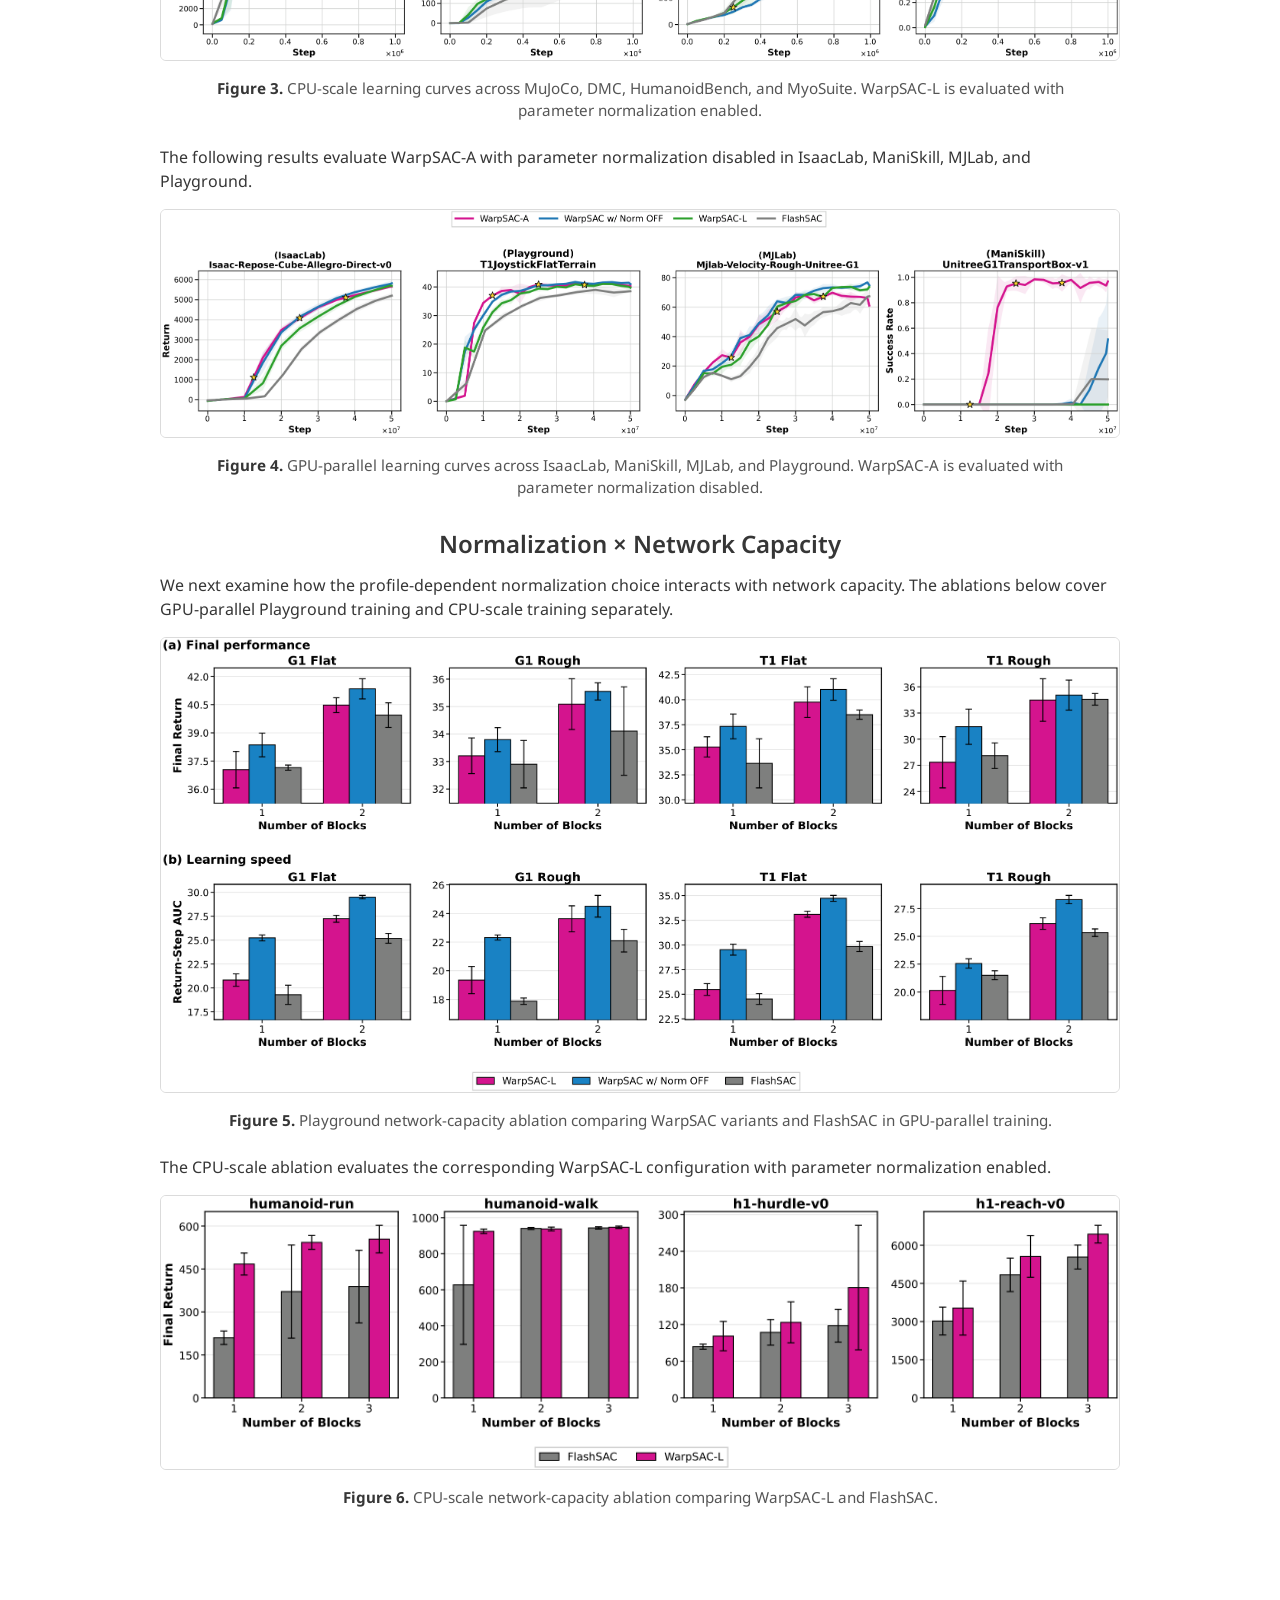
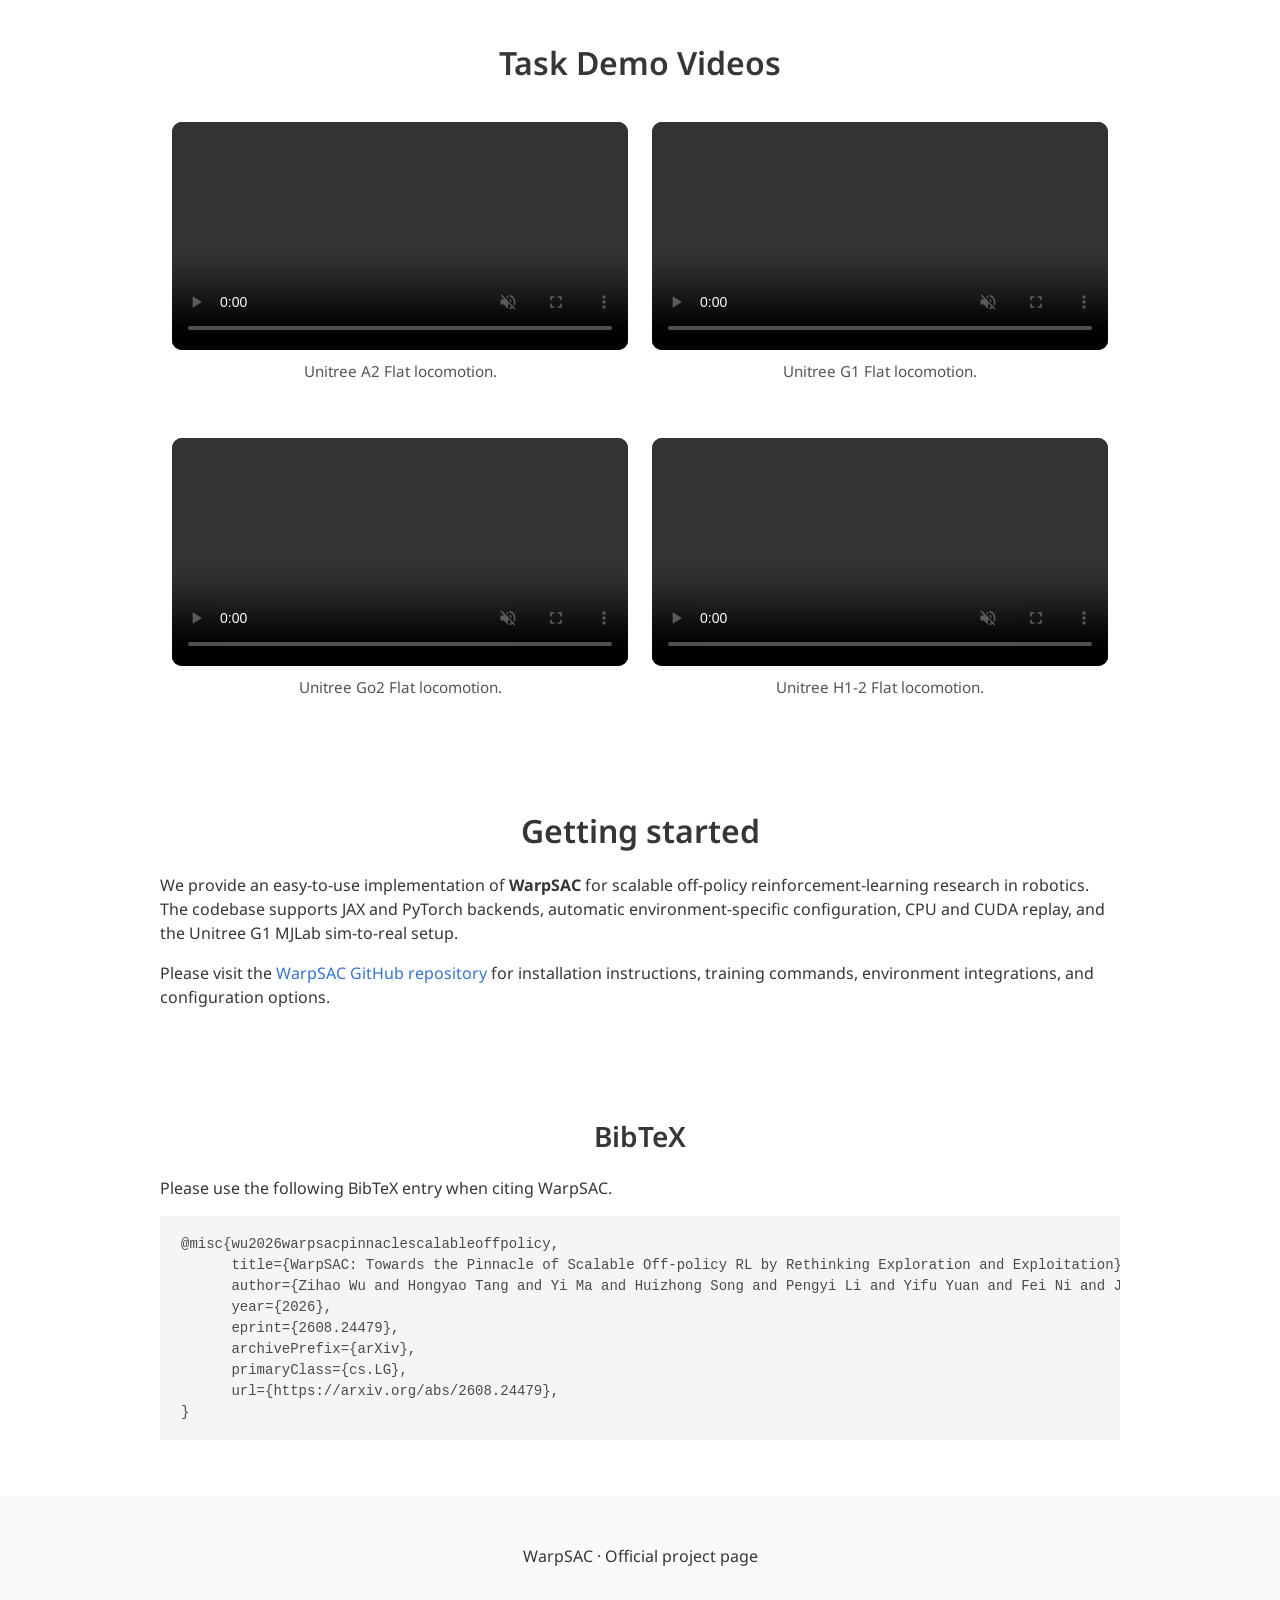
==== commit b241ce2e: "add arxiv" ====
--- a/index.html
+++ b/index.html
@@ -26,11 +26,15 @@
 <div class="dark-mode-control"><label><input type="checkbox" data-dark-mode> Dark mode</label></div>
 <h1 class="title is-1 publication-title">WarpSAC: Towards the Pinnacle of Scalable Off-Policy RL by Rethinking Exploration and Exploitation</h1>
 <div class="is-size-5 publication-authors">
-<p>Zihao Wu<sup>1</sup>, Hongyao Tang<sup>1</sup>, Yi Ma<sup>2</sup>, Huizhong Song<sup>2</sup>, Pengyi Li<sup>1</sup>, Yifu Yuan<sup>1</sup>, Fei Ni<sup>3</sup>, Jinyi Liu<sup>1</sup>, Wei Wei<sup>2</sup>, Jianrong Wang<sup>1</sup>, Yan Zheng<sup>1</sup>, and Jianye Hao<sup>1</sup></p>
+<p>Zihao Wu<sup>1</sup>, Hongyao Tang<sup>1,†</sup>, Yi Ma<sup>2,†</sup>, Huizhong Song<sup>2</sup>, Pengyi Li<sup>1</sup>, Yifu Yuan<sup>1</sup>, Fei Ni<sup>3</sup>, Jinyi Liu<sup>1</sup>, Wei Wei<sup>2</sup>, Jianrong Wang<sup>1</sup>, Yan Zheng<sup>1</sup>, and Jianye Hao<sup>1,†</sup></p>
 
 </div>
 <div class="is-size-5 publication-authors">
 <p><sup>1</sup>Tianjin University · <sup>2</sup>Shanxi University · <sup>3</sup>Imperial College London</p>
+
+</div>
+<div class="publication-contributions">
+<p><sup>†</sup> Corresponding authors</p>
 
 </div>
 <div class="column has-text-centered"><div class="publication-links"><span class="link-block"><a href="assets/warpsac-paper.pdf" class="button is-normal is-rounded is-dark"><span class="icon"><i class="fas fa-file-pdf"></i></span><span>Paper</span></a></span><span class="link-block"><a href="#demo" class="button is-normal is-rounded is-dark"><span class="icon"><i class="fab fa-youtube"></i></span><span>Demo</span></a></span><span class="link-block"><a href="https://github.com/wzhhasadream/warprl" class="external-link button is-normal is-rounded is-dark" target="_blank" rel="noopener noreferrer"><span class="icon"><i class="fab fa-github"></i></span><span>Code</span></a></span><span class="link-block"><a href="#results" class="button is-normal is-rounded is-dark"><span class="icon"><i class="fas fa-chart-bar"></i></span><span>Results</span></a></span><span class="link-block"><a href="https://arxiv.org/abs/2608.24479" class="external-link button is-normal is-rounded is-dark" target="_blank" rel="noopener noreferrer"><span class="icon"><i class="fas fa-file-alt"></i></span><span>arXiv</span></a></span></div></div>
@@ -45,10 +49,10 @@
     <div class="hero-body">
 <div class="columns is-centered is-multiline media-row">
 <div class="column media-column"><video class="markdown-video" controls muted loop playsinline preload="metadata" src="assets/mp4/warpsac.mp4?v=bc32379bfa11"><a href="assets/mp4/warpsac.mp4?v=bc32379bfa11">Open the video.</a></video>
-<p class="media-caption">(a) WarpSAC on Unitree G1 Flat after approximately 35 minutes of training.</p>
+<p class="media-caption">(a) WarpSAC on Unitree G1 Flat after approximately 35 minutes of training on a single A800 GPU.</p>
 </div>
 <div class="column media-column"><video class="markdown-video" controls muted loop playsinline preload="metadata" src="assets/mp4/flashsac.mp4?v=a2daa2795f98"><a href="assets/mp4/flashsac.mp4?v=a2daa2795f98">Open the video.</a></video>
-<p class="media-caption">(b) FlashSAC on Unitree G1 Flat after approximately 55 minutes of training.</p>
+<p class="media-caption">(b) FlashSAC on Unitree G1 Flat after approximately 55 minutes of training on a single A800 GPU.</p>
 </div>
 </div>
     </div>
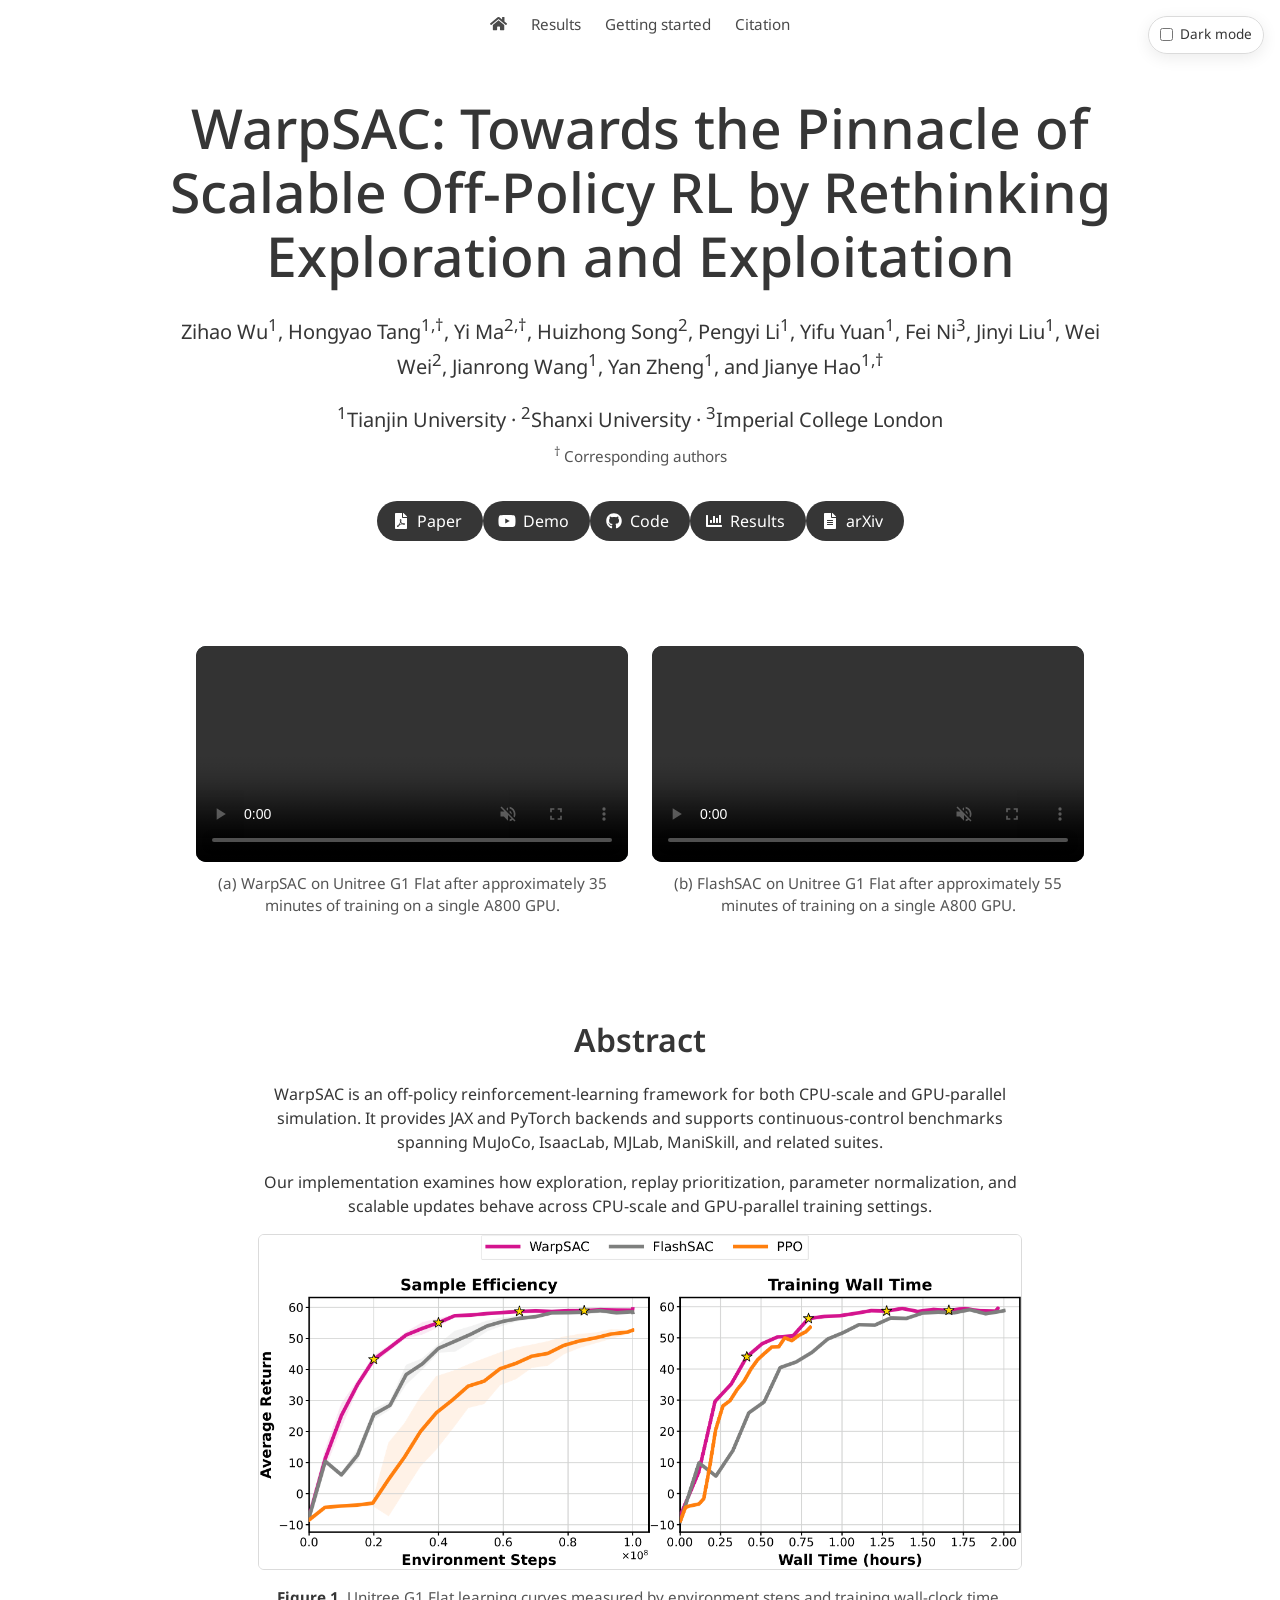
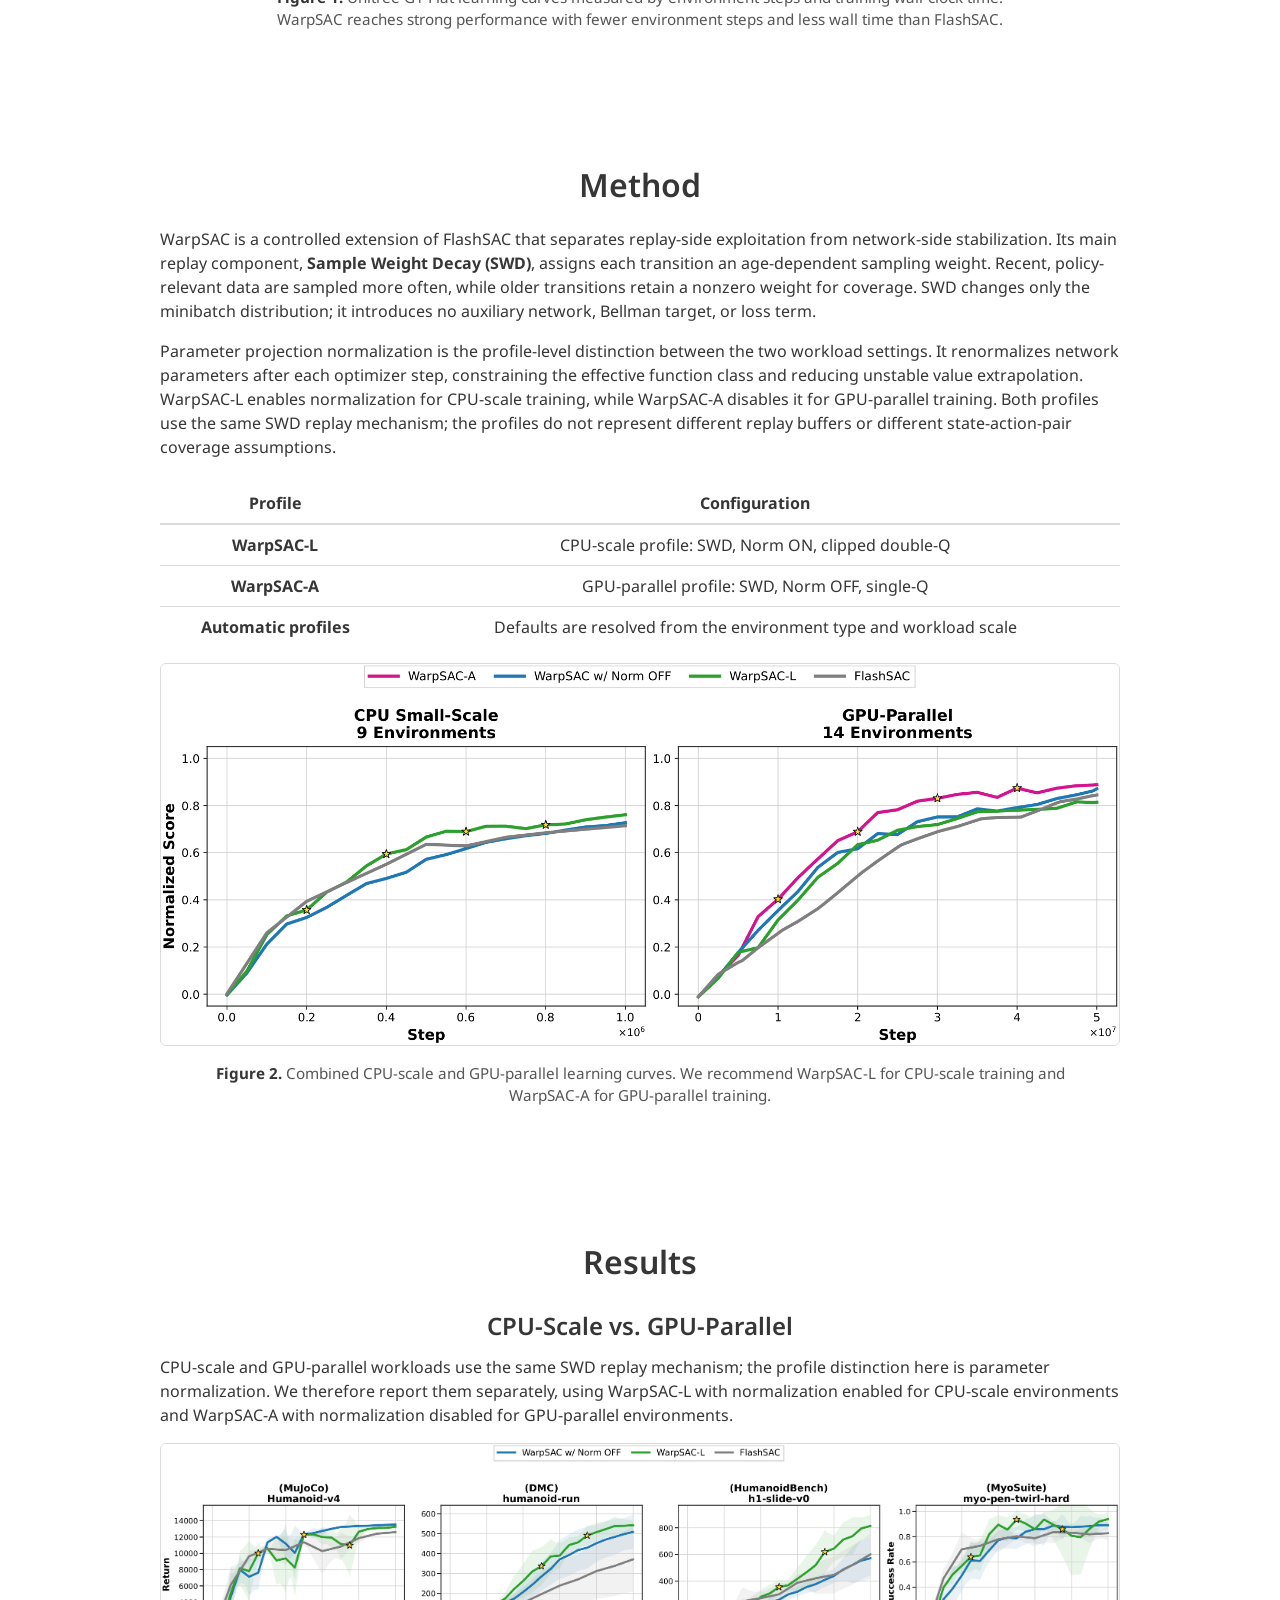
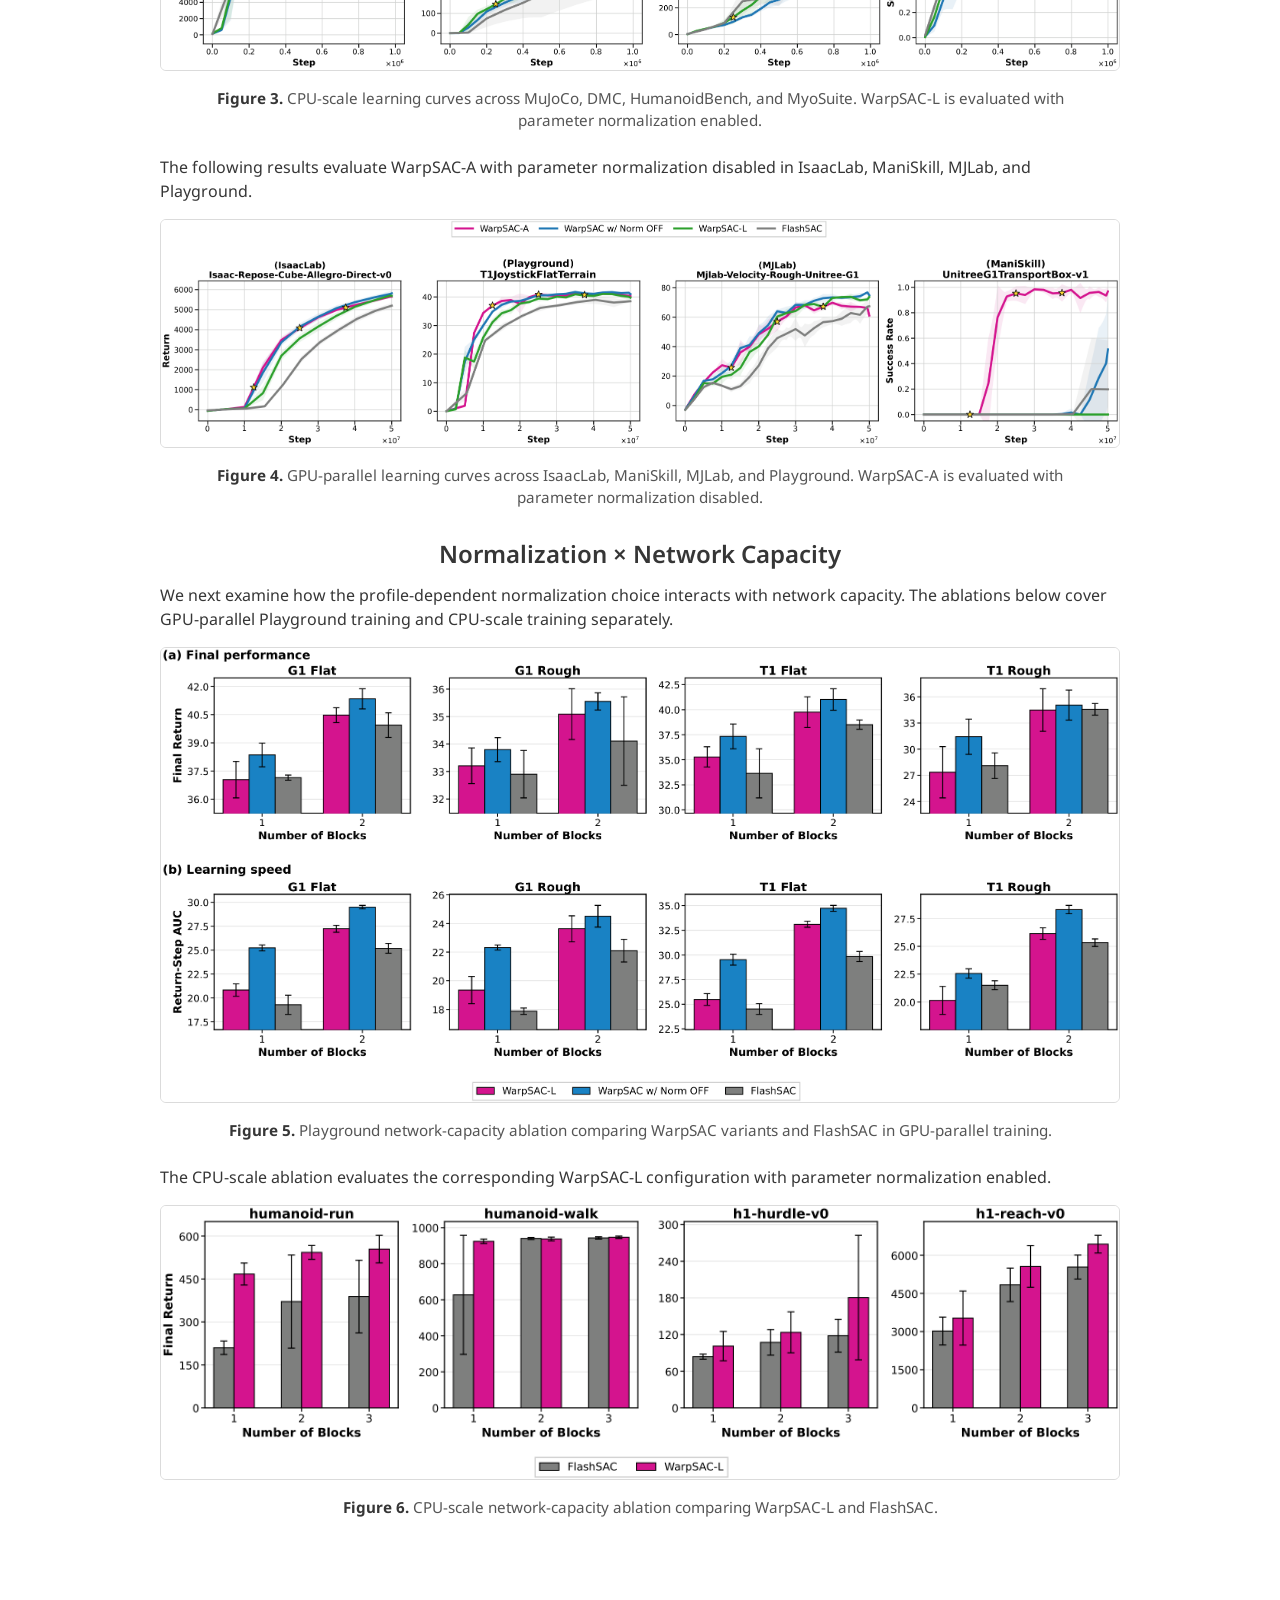
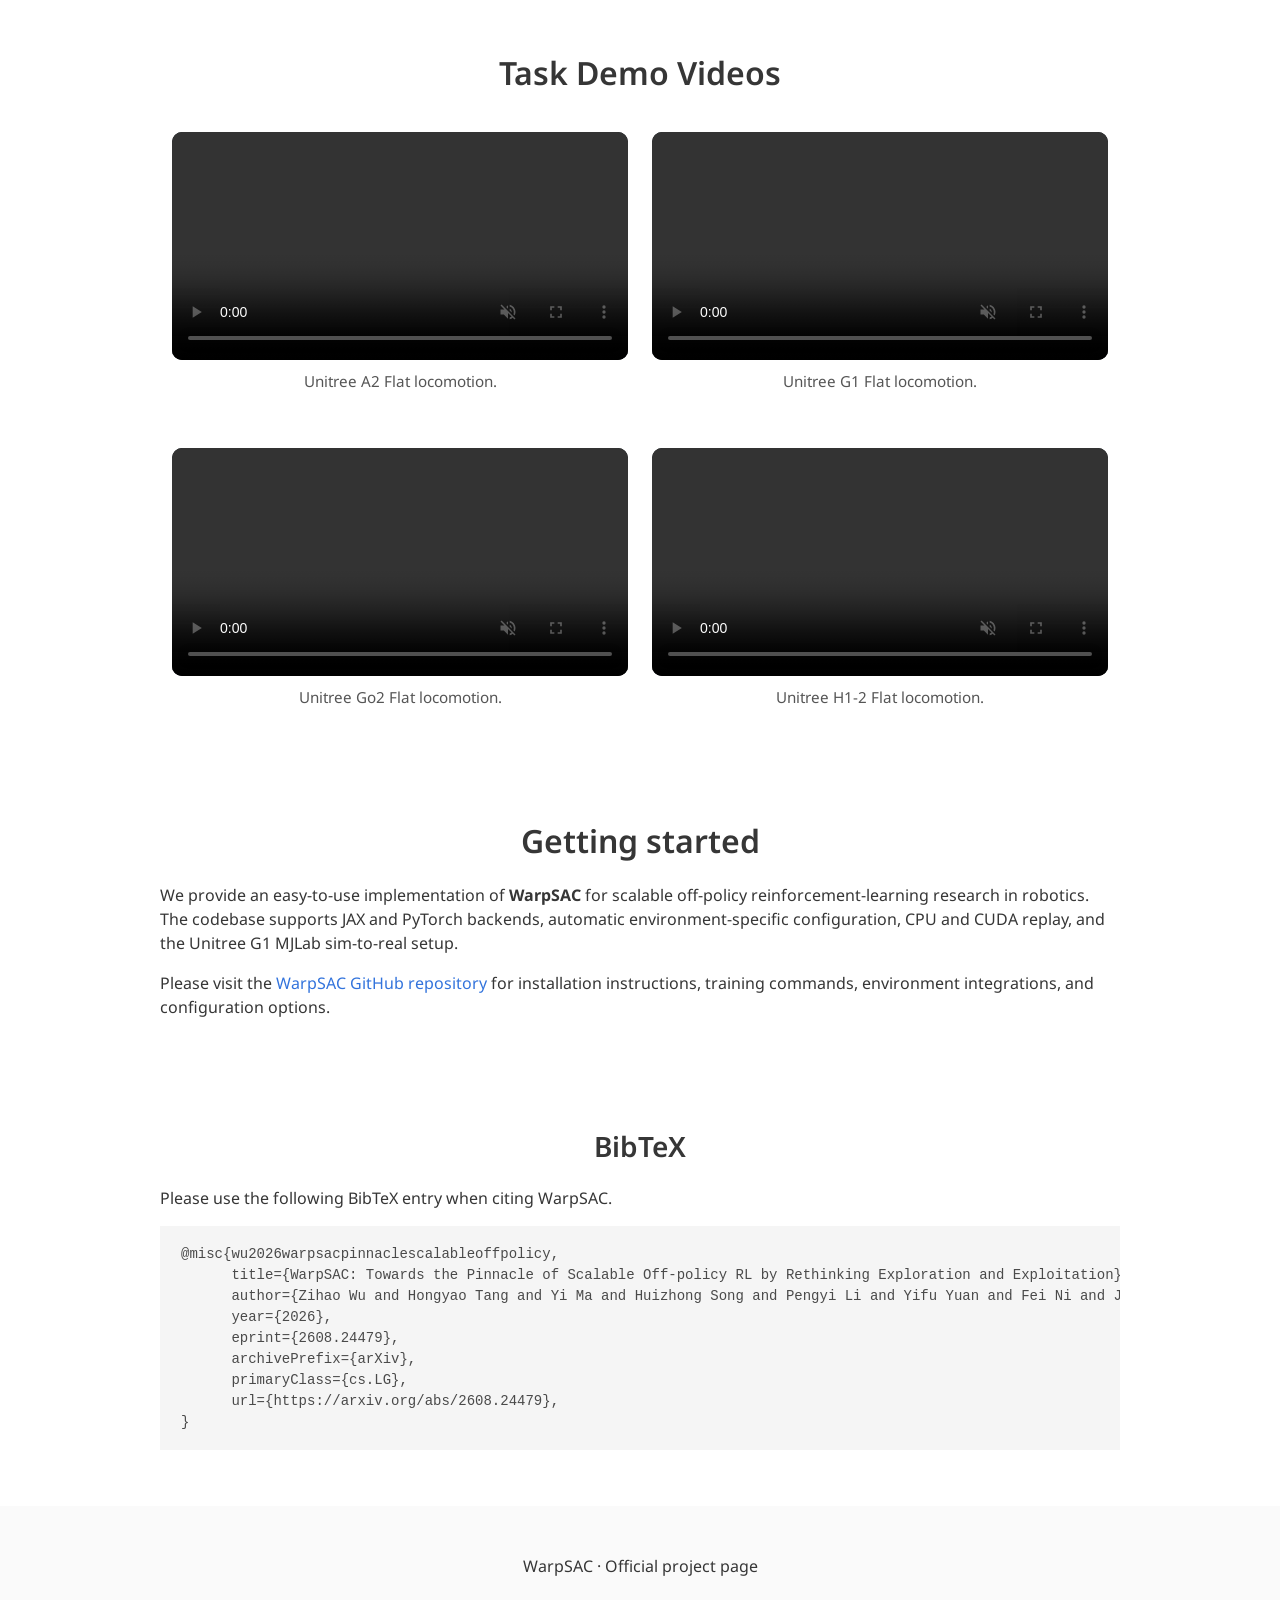
==== commit 122e10b1: "add arxiv" ====
--- a/index.html
+++ b/index.html
@@ -10,7 +10,6 @@
   <link rel="stylesheet" href="./static/css/bulma.min.css">
   <link rel="stylesheet" href="./static/css/bulma-carousel.min.css">
   <link rel="stylesheet" href="./static/css/fontawesome.all.min.css">
-  <link rel="stylesheet" href="./static/css/index.css">
   <link rel="stylesheet" href="./static/css/warpsac.css">
 
   <script defer src="./static/js/fontawesome.all.min.js"></script>
